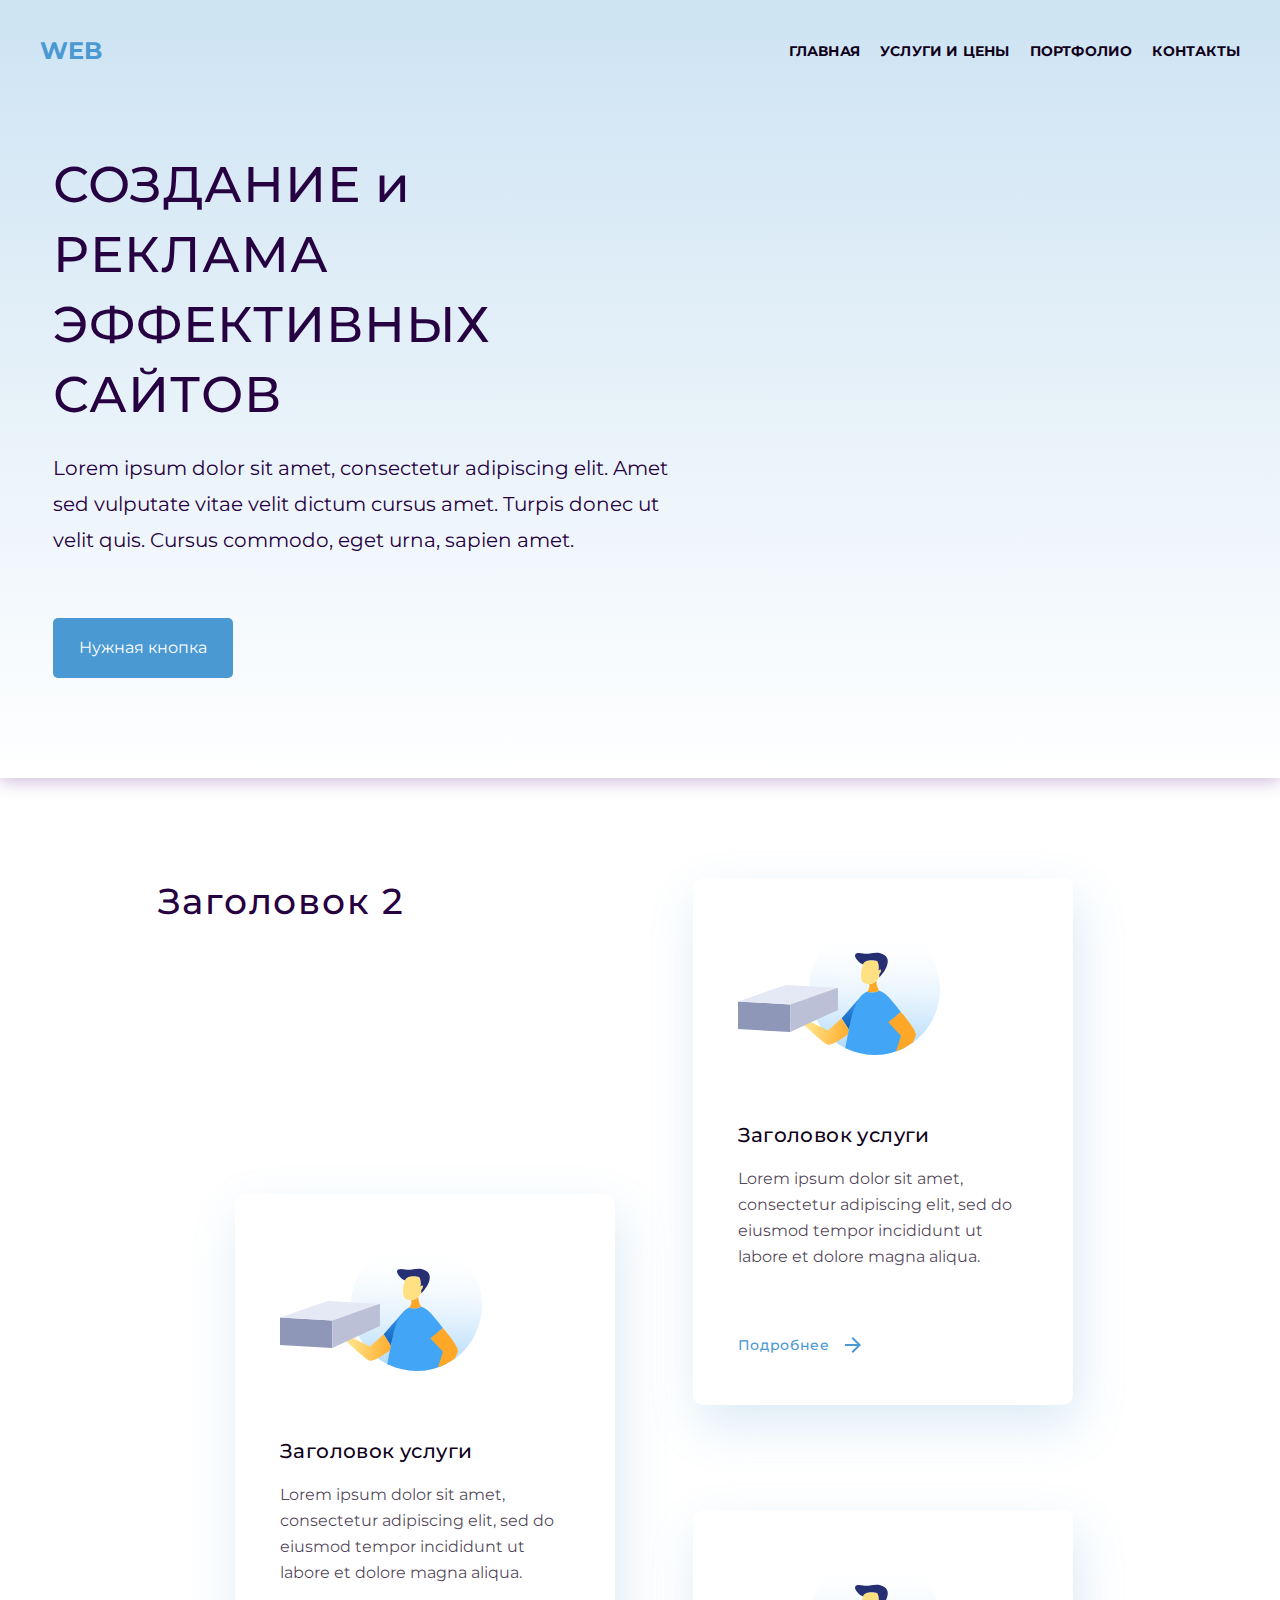
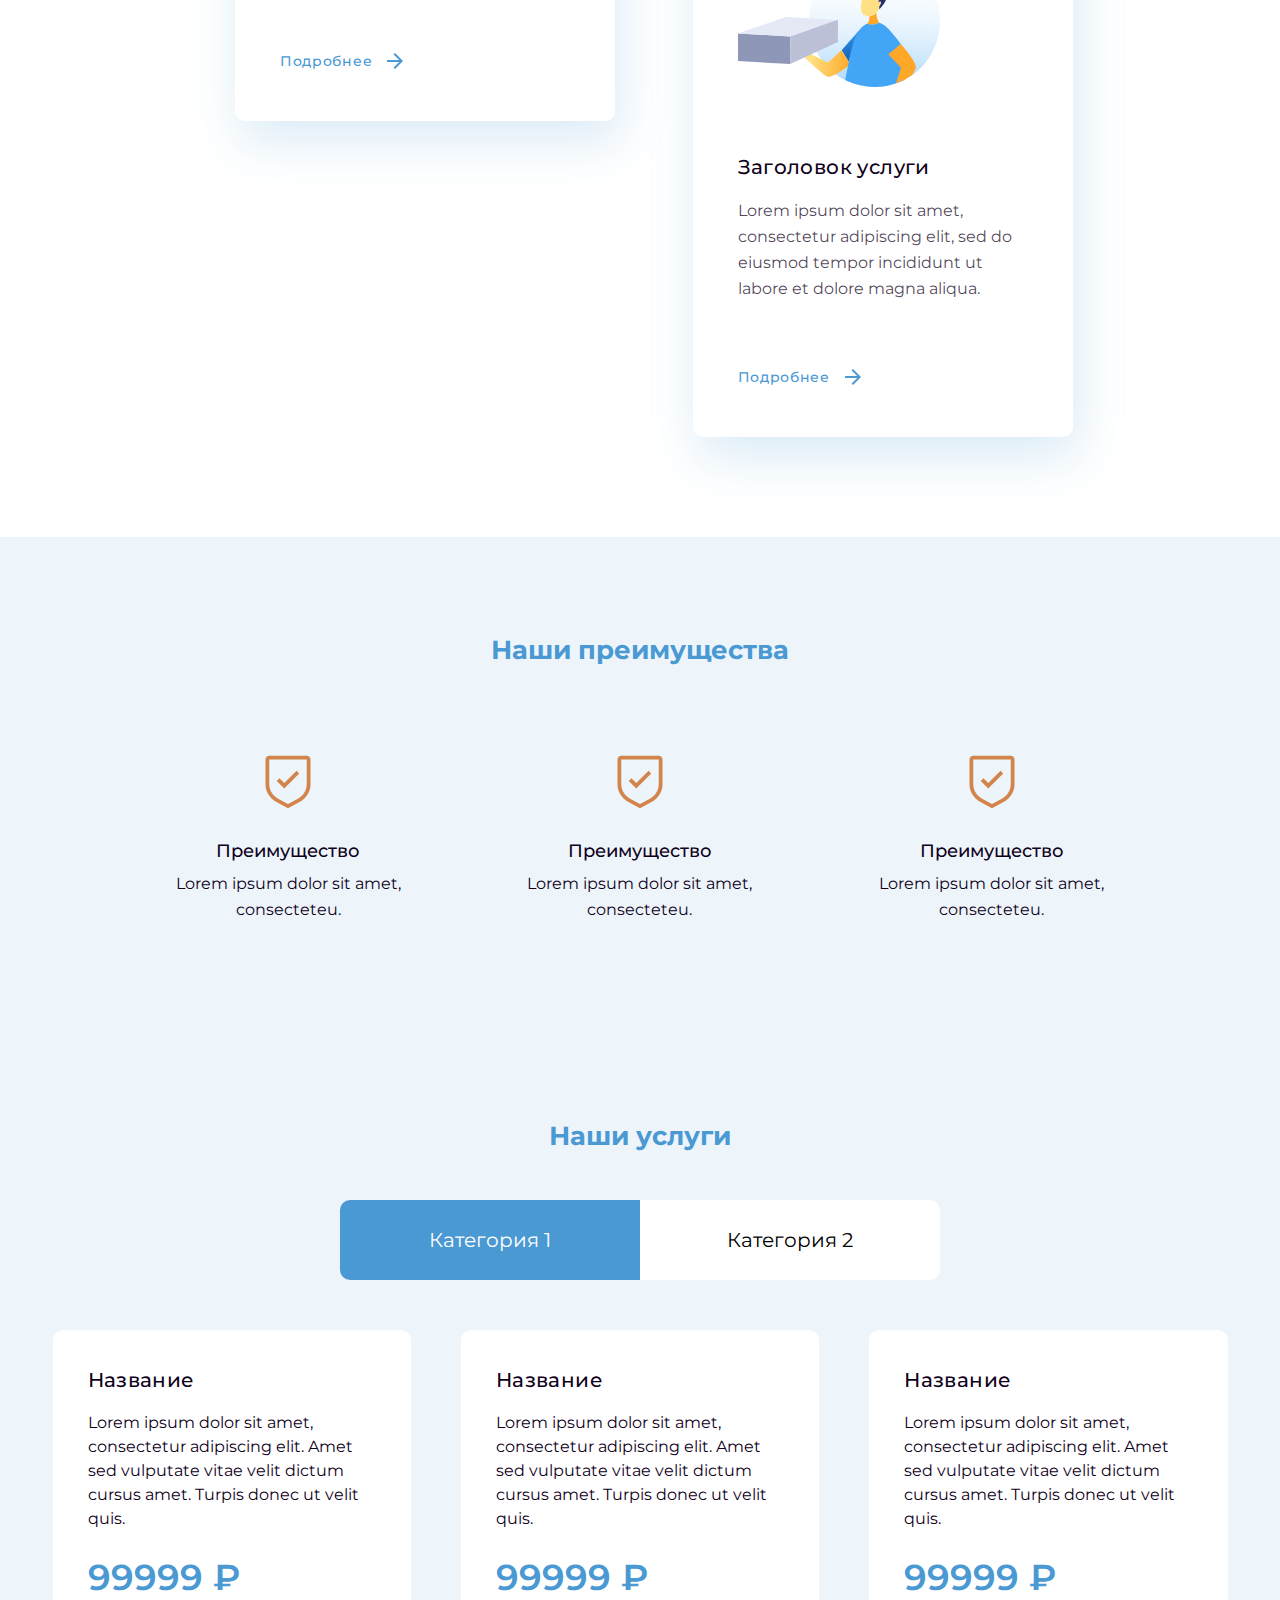
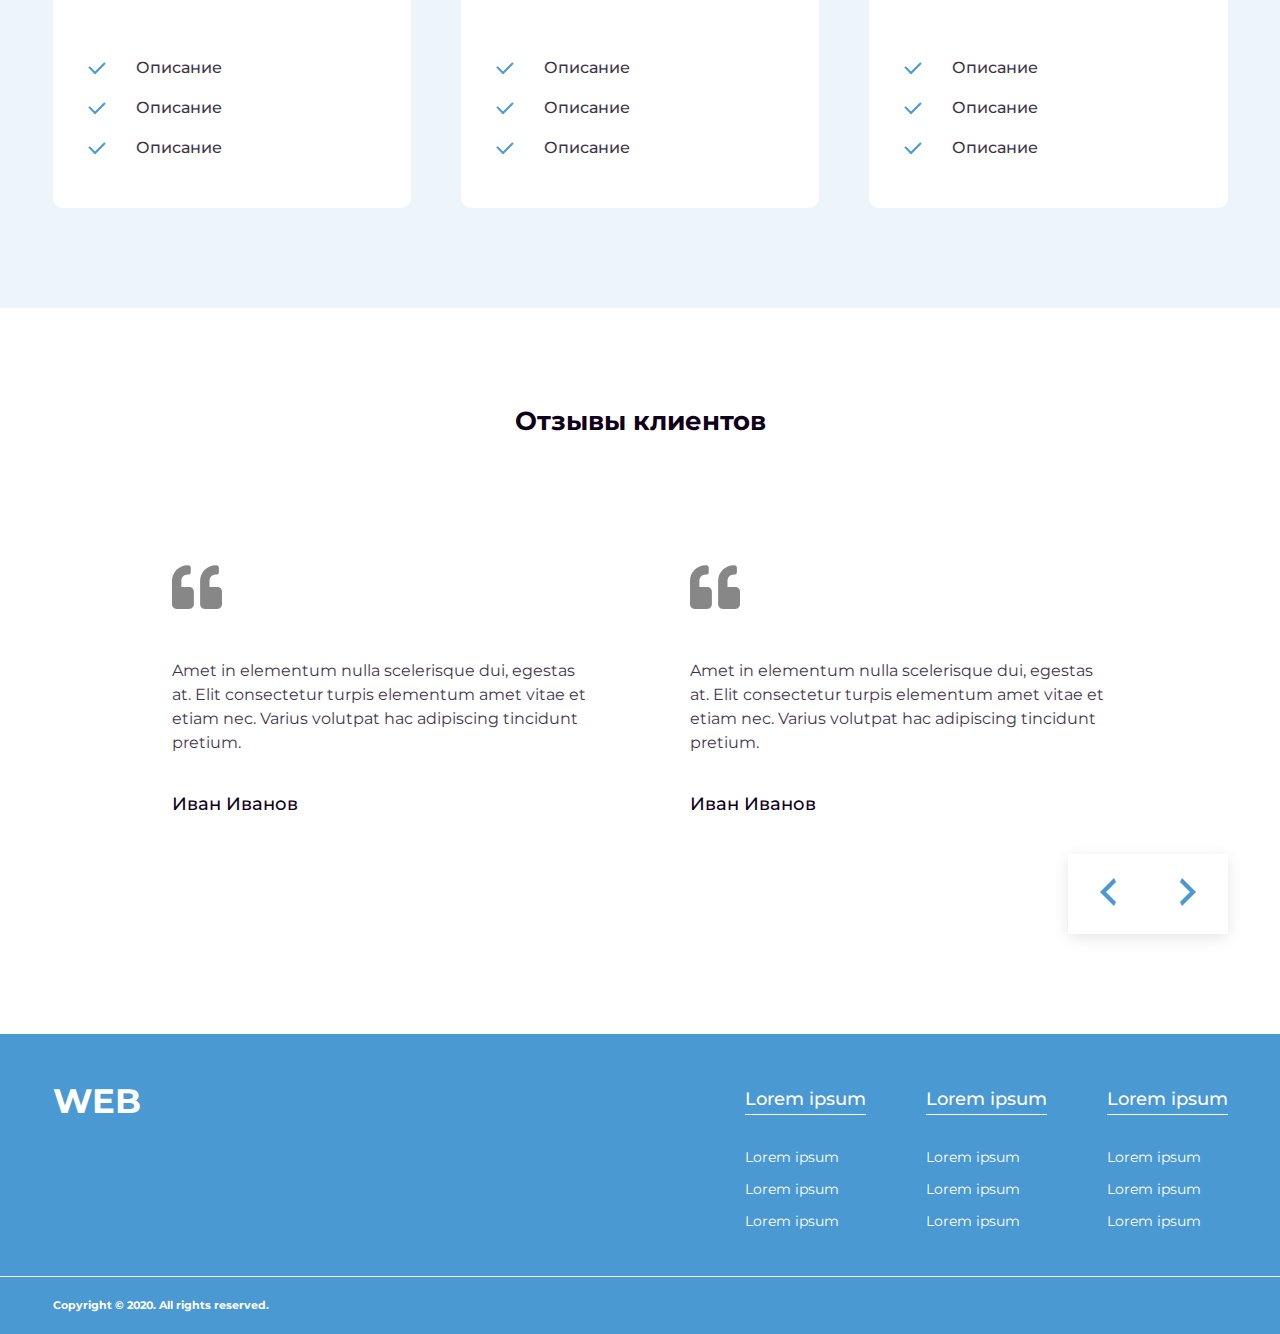
==== index.html @ 154d2bd0 "start" ====
<!DOCTYPE html>
<html lang="ru">

<head>
  <meta charset="UTF-8">
  <meta http-equiv="X-UA-Compatible" content="IE=edge">
  <meta name="viewport" content="width=device-width, initial-scale=1.0">
  <title>Document</title>

  <link rel="preconnect" href="https://fonts.googleapis.com">
  <link rel="preconnect" href="https://fonts.gstatic.com" crossorigin>
  <link href="https://fonts.googleapis.com/css2?family=Montserrat:wght@400;500;600;700&display=swap" rel="stylesheet">
  <link rel="stylesheet" href="normalize.css">
  <link rel="stylesheet" href="style.css">
</head>

<body>
  <header class="header">
    <div class="header-container">
      <a class="logo">WEB</a>
      <nav class="nav">
        <ul>
          <li><a href="#">Главная</a></li>
          <li><a href="#">Услуги и цены</a></li>
          <li><a href="#">Портфолио</a></li>
          <li><a href="#">Контакты</a></li>
        </ul>
      </nav>
    </div>
  </header>

  <main>
    <section class="about">
      <div class="container">
        <h1 class="h1">СОЗДАНИЕ и РЕКЛАМА ЭФФЕКТИВНЫХ САЙТОВ</h1>
        <p class="about-text">Lorem ipsum dolor sit amet, consectetur adipiscing elit. Amet sed vulputate vitae velit
          dictum cursus amet. Turpis donec ut velit quis. Cursus commodo, eget urna, sapien amet. </p>
        <button class="about-btn">Нужная кнопка</button>
      </div>
    </section>
    <section class="services">
      <div class="container">

        <div class="services-list">
          <div class="services-list-one">
            <h2 class="services-title">Заголовок 2</h2>
            <div class="service">
              <svg width="202" height="132" viewBox="0 0 202 132" fill="none" xmlns="http://www.w3.org/2000/svg">
                <path
                  d="M201.995 66C201.988 78.1292 198.67 90.0225 192.403 100.377C186.137 110.731 177.164 119.146 166.467 124.701C165.841 125.031 165.205 125.347 164.564 125.652C164.276 125.795 163.993 125.927 163.7 126.06C161.873 126.905 159.998 127.663 158.075 128.335C156.561 128.869 155.005 129.353 153.435 129.77C138.603 133.752 122.856 132.371 108.93 125.866C108.359 125.596 107.789 125.322 107.228 125.037C96.8012 119.779 87.956 111.81 81.6064 101.952C75.2569 92.0955 71.6334 80.7081 71.1102 68.967C70.587 57.2258 73.1831 45.5568 78.6303 35.1656C84.0775 24.7743 92.1783 16.0377 102.096 9.85855C112.013 3.67936 123.387 0.28168 135.043 0.0165558C146.698 -0.248568 158.213 2.62848 168.396 8.35045C178.58 14.0724 187.063 22.4318 192.97 32.5647C198.877 42.6977 201.992 54.2368 201.995 65.9898V66Z"
                  fill="url(#paint0_linear)" />
                <path
                  d="M110.854 106.742L103.623 95.3554C103.623 95.3554 123.654 72.0116 125.658 70.6321C125.658 70.6321 115.554 87.7201 110.854 106.742Z"
                  fill="url(#paint1_linear)" />
                <path
                  d="M103.623 95.3554L89.9895 107.572L64.9092 95.3554L45.7216 96.4142C45.7216 96.4142 57.6734 100.486 61.0363 100.318L64.4043 100.15C64.4043 100.15 85.0007 120.17 89.737 121.697C94.4734 123.224 110.031 111.252 110.031 111.252L110.934 106.778L103.623 95.3554Z"
                  fill="url(#paint2_linear)" />
                <path
                  d="M141.241 67.8681C139.346 68.7928 137.309 69.385 135.217 69.6191C132.798 69.9856 129.122 68.6316 129.122 68.6316C131.899 66.4276 131.253 61.2304 131.253 61.2304L131.314 61.1999C134.278 60.9708 136.757 59.2758 138.489 57.6367C137.863 62.0856 141.241 67.8681 141.241 67.8681Z"
                  fill="url(#paint3_linear)" />
                <path
                  d="M141.241 51.3147V54.3688C140.451 55.5553 139.53 56.6467 138.494 57.6215C136.762 59.2656 134.283 60.9607 131.319 61.1847C129.972 61.2884 128.62 61.0884 127.36 60.5993C119.281 57.5452 124.962 41.3836 124.962 41.3836C127.527 34.8071 139.14 37.9885 139.14 37.9885C140.695 39.8566 140.993 45.0741 140.933 45.5831C140.674 46.2982 140.335 46.9813 139.923 47.6192C139.923 47.6192 142.129 45.522 142.887 46.9167C143.644 48.3115 141.241 51.3147 141.241 51.3147Z"
                  fill="url(#paint4_linear)" />
                <path
                  d="M141.241 54.379V51.3249C141.241 51.3249 143.639 48.3471 142.882 46.9422C142.124 45.5373 139.918 47.6446 139.918 47.6446C140.33 47.0068 140.669 46.3237 140.928 45.6085C140.988 45.0995 140.736 40.1772 139.135 38.0139C139.135 38.0139 127.522 34.8325 124.956 41.4091C124.956 41.4091 121.634 40.559 118.771 36.5734C114.09 30.0528 119.68 29.2536 125.219 30.5109C131.94 32.038 138.676 27.0292 146.376 32.1194C154.076 37.2096 147.174 48.7797 141.241 54.379Z"
                  fill="#262F72" />
                <path
                  d="M158.707 92.459C162.16 102.823 164.72 114.82 166.468 124.701C165.841 125.031 165.205 125.347 164.564 125.652C164.276 125.795 163.993 125.927 163.7 126.06C161.873 126.905 159.998 127.663 158.075 128.335C156.561 128.869 155.005 129.353 153.435 129.77C138.603 133.752 122.856 132.371 108.93 125.866C108.359 125.596 107.789 125.322 107.228 125.037C108.238 119.809 109.44 113.665 110.849 106.747C111.36 104.24 111.897 101.63 112.459 98.9185C115.353 85.0273 119.503 77.4632 122.932 73.3656L122.967 73.3248C123.618 72.5458 124.324 71.8144 125.078 71.136C125.099 71.1114 125.122 71.0892 125.148 71.0698C125.32 70.9171 125.492 70.7746 125.653 70.6372C127.719 68.9421 129.122 68.6316 129.122 68.6316L129.249 68.6774H129.319C130.416 69.1135 131.566 69.3994 132.738 69.5275H132.935H132.965C133.713 69.5997 134.466 69.6117 135.217 69.5631H135.262C137.346 69.4292 139.376 68.8386 141.211 67.8325C143.361 68.5496 145.387 69.6025 147.214 70.9528C152.435 74.8163 162.953 88.9824 162.953 88.9824L158.707 92.459Z"
                  fill="url(#paint5_linear)" />
                <path
                  d="M177.94 111.802C177.909 113.217 176.632 116.088 174.764 119.57C172.128 121.487 169.353 123.202 166.462 124.701C165.836 125.031 165.2 125.347 164.559 125.652C164.271 125.795 163.988 125.927 163.695 126.06C161.867 126.905 159.992 127.663 158.07 128.335L162.948 112.662L150.325 99.3003L158.702 92.4591L162.948 88.9926C162.948 88.9926 178.071 106.33 177.94 111.802Z"
                  fill="url(#paint6_linear)" />
                <path fill-rule="evenodd" clip-rule="evenodd"
                  d="M52.2179 108.988L0 106.06V78.5035L52.2179 81.4323V108.988Z" fill="#8F97B9" />
                <path fill-rule="evenodd" clip-rule="evenodd"
                  d="M52.2179 81.4656L0 78.4937L47.7123 62L99.9302 64.9719L52.2179 81.4656Z" fill="#E5E8F5" />
                <path fill-rule="evenodd" clip-rule="evenodd"
                  d="M99.9394 86.8963L52.2431 108.943L52.2228 81.4657L99.9252 64.8489L99.9394 86.8963Z"
                  fill="#BBC0D6" />
                <defs>
                  <linearGradient id="paint0_linear" x1="136.788" y1="7.16742" x2="134.512" y2="137.263"
                    gradientUnits="userSpaceOnUse">
                    <stop stop-color="white" stop-opacity="0" />
                    <stop offset="1" stop-color="#64B5F6" stop-opacity="0.6" />
                  </linearGradient>
                  <linearGradient id="paint1_linear" x1="116.231" y1="68.2092" x2="112.383" y2="103.452"
                    gradientUnits="userSpaceOnUse">
                    <stop stop-color="#42A5F5" />
                    <stop offset="1" stop-color="#1565C0" />
                  </linearGradient>
                  <linearGradient id="paint2_linear" x1="72.5338" y1="105.322" x2="114.455" y2="110.833"
                    gradientUnits="userSpaceOnUse">
                    <stop stop-color="#FFE082" />
                    <stop offset="1" stop-color="#FFA726" />
                  </linearGradient>
                  <linearGradient id="paint3_linear" x1="9427.78" y1="2544.52" x2="9430.77" y2="2315.66"
                    gradientUnits="userSpaceOnUse">
                    <stop stop-color="#FFE082" />
                    <stop offset="1" stop-color="#FFA726" />
                  </linearGradient>
                  <linearGradient id="paint4_linear" x1="14997.3" y1="4075.82" x2="15790.5" y2="4075.82"
                    gradientUnits="userSpaceOnUse">
                    <stop stop-color="#FFE082" />
                    <stop offset="1" stop-color="#FFA726" />
                  </linearGradient>
                  <linearGradient id="paint5_linear" x1="42958.6" y1="15103.6" x2="48857.7" y2="20773.6"
                    gradientUnits="userSpaceOnUse">
                    <stop stop-color="#42A5F5" />
                    <stop offset="1" stop-color="#1565C0" />
                  </linearGradient>
                  <linearGradient id="paint6_linear" x1="23019.9" y1="12265.9" x2="22616.5" y2="9747.27"
                    gradientUnits="userSpaceOnUse">
                    <stop stop-color="#FFE082" />
                    <stop offset="1" stop-color="#FFA726" />
                  </linearGradient>
                </defs>
              </svg>
              <div class="service-title">Заголовок услуги</div>
              <div class="service-text">Lorem ipsum dolor sit amet, consectetur adipiscing elit, sed do eiusmod tempor
                incididunt ut labore et dolore magna aliqua. </div>
              <a href="#" class="service-link">
                <span>Подробнее</span>
                <svg width="16" height="16" viewBox="0 0 16 16" fill="none" xmlns="http://www.w3.org/2000/svg">
                  <path d="M8 0L6.59 1.41L12.17 7H0V9H12.17L6.59 14.59L8 16L16 8L8 0Z" fill="#4A99D3" />
                </svg>

              </a>
            </div>

          </div>
          <div class="service-list-two">
            <div class="service">
              <svg width="202" height="132" viewBox="0 0 202 132" fill="none" xmlns="http://www.w3.org/2000/svg">
                <path
                  d="M201.995 66C201.988 78.1292 198.67 90.0225 192.403 100.377C186.137 110.731 177.164 119.146 166.467 124.701C165.841 125.031 165.205 125.347 164.564 125.652C164.276 125.795 163.993 125.927 163.7 126.06C161.873 126.905 159.998 127.663 158.075 128.335C156.561 128.869 155.005 129.353 153.435 129.77C138.603 133.752 122.856 132.371 108.93 125.866C108.359 125.596 107.789 125.322 107.228 125.037C96.8012 119.779 87.956 111.81 81.6064 101.952C75.2569 92.0955 71.6334 80.7081 71.1102 68.967C70.587 57.2258 73.1831 45.5568 78.6303 35.1656C84.0775 24.7743 92.1783 16.0377 102.096 9.85855C112.013 3.67936 123.387 0.28168 135.043 0.0165558C146.698 -0.248568 158.213 2.62848 168.396 8.35045C178.58 14.0724 187.063 22.4318 192.97 32.5647C198.877 42.6977 201.992 54.2368 201.995 65.9898V66Z"
                  fill="url(#paint0_linear)" />
                <path
                  d="M110.854 106.742L103.623 95.3554C103.623 95.3554 123.654 72.0116 125.658 70.6321C125.658 70.6321 115.554 87.7201 110.854 106.742Z"
                  fill="url(#paint1_linear)" />
                <path
                  d="M103.623 95.3554L89.9895 107.572L64.9092 95.3554L45.7216 96.4142C45.7216 96.4142 57.6734 100.486 61.0363 100.318L64.4043 100.15C64.4043 100.15 85.0007 120.17 89.737 121.697C94.4734 123.224 110.031 111.252 110.031 111.252L110.934 106.778L103.623 95.3554Z"
                  fill="url(#paint2_linear)" />
                <path
                  d="M141.241 67.8681C139.346 68.7928 137.309 69.385 135.217 69.6191C132.798 69.9856 129.122 68.6316 129.122 68.6316C131.899 66.4276 131.253 61.2304 131.253 61.2304L131.314 61.1999C134.278 60.9708 136.757 59.2758 138.489 57.6367C137.863 62.0856 141.241 67.8681 141.241 67.8681Z"
                  fill="url(#paint3_linear)" />
                <path
                  d="M141.241 51.3147V54.3688C140.451 55.5553 139.53 56.6467 138.494 57.6215C136.762 59.2656 134.283 60.9607 131.319 61.1847C129.972 61.2884 128.62 61.0884 127.36 60.5993C119.281 57.5452 124.962 41.3836 124.962 41.3836C127.527 34.8071 139.14 37.9885 139.14 37.9885C140.695 39.8566 140.993 45.0741 140.933 45.5831C140.674 46.2982 140.335 46.9813 139.923 47.6192C139.923 47.6192 142.129 45.522 142.887 46.9167C143.644 48.3115 141.241 51.3147 141.241 51.3147Z"
                  fill="url(#paint4_linear)" />
                <path
                  d="M141.241 54.379V51.3249C141.241 51.3249 143.639 48.3471 142.882 46.9422C142.124 45.5373 139.918 47.6446 139.918 47.6446C140.33 47.0068 140.669 46.3237 140.928 45.6085C140.988 45.0995 140.736 40.1772 139.135 38.0139C139.135 38.0139 127.522 34.8325 124.956 41.4091C124.956 41.4091 121.634 40.559 118.771 36.5734C114.09 30.0528 119.68 29.2536 125.219 30.5109C131.94 32.038 138.676 27.0292 146.376 32.1194C154.076 37.2096 147.174 48.7797 141.241 54.379Z"
                  fill="#262F72" />
                <path
                  d="M158.707 92.459C162.16 102.823 164.72 114.82 166.468 124.701C165.841 125.031 165.205 125.347 164.564 125.652C164.276 125.795 163.993 125.927 163.7 126.06C161.873 126.905 159.998 127.663 158.075 128.335C156.561 128.869 155.005 129.353 153.435 129.77C138.603 133.752 122.856 132.371 108.93 125.866C108.359 125.596 107.789 125.322 107.228 125.037C108.238 119.809 109.44 113.665 110.849 106.747C111.36 104.24 111.897 101.63 112.459 98.9185C115.353 85.0273 119.503 77.4632 122.932 73.3656L122.967 73.3248C123.618 72.5458 124.324 71.8144 125.078 71.136C125.099 71.1114 125.122 71.0892 125.148 71.0698C125.32 70.9171 125.492 70.7746 125.653 70.6372C127.719 68.9421 129.122 68.6316 129.122 68.6316L129.249 68.6774H129.319C130.416 69.1135 131.566 69.3994 132.738 69.5275H132.935H132.965C133.713 69.5997 134.466 69.6117 135.217 69.5631H135.262C137.346 69.4292 139.376 68.8386 141.211 67.8325C143.361 68.5496 145.387 69.6025 147.214 70.9528C152.435 74.8163 162.953 88.9824 162.953 88.9824L158.707 92.459Z"
                  fill="url(#paint5_linear)" />
                <path
                  d="M177.94 111.802C177.909 113.217 176.632 116.088 174.764 119.57C172.128 121.487 169.353 123.202 166.462 124.701C165.836 125.031 165.2 125.347 164.559 125.652C164.271 125.795 163.988 125.927 163.695 126.06C161.867 126.905 159.992 127.663 158.07 128.335L162.948 112.662L150.325 99.3003L158.702 92.4591L162.948 88.9926C162.948 88.9926 178.071 106.33 177.94 111.802Z"
                  fill="url(#paint6_linear)" />
                <path fill-rule="evenodd" clip-rule="evenodd"
                  d="M52.2179 108.988L0 106.06V78.5035L52.2179 81.4323V108.988Z" fill="#8F97B9" />
                <path fill-rule="evenodd" clip-rule="evenodd"
                  d="M52.2179 81.4656L0 78.4937L47.7123 62L99.9302 64.9719L52.2179 81.4656Z" fill="#E5E8F5" />
                <path fill-rule="evenodd" clip-rule="evenodd"
                  d="M99.9394 86.8963L52.2431 108.943L52.2228 81.4657L99.9252 64.8489L99.9394 86.8963Z"
                  fill="#BBC0D6" />
                <defs>
                  <linearGradient id="paint0_linear" x1="136.788" y1="7.16742" x2="134.512" y2="137.263"
                    gradientUnits="userSpaceOnUse">
                    <stop stop-color="white" stop-opacity="0" />
                    <stop offset="1" stop-color="#64B5F6" stop-opacity="0.6" />
                  </linearGradient>
                  <linearGradient id="paint1_linear" x1="116.231" y1="68.2092" x2="112.383" y2="103.452"
                    gradientUnits="userSpaceOnUse">
                    <stop stop-color="#42A5F5" />
                    <stop offset="1" stop-color="#1565C0" />
                  </linearGradient>
                  <linearGradient id="paint2_linear" x1="72.5338" y1="105.322" x2="114.455" y2="110.833"
                    gradientUnits="userSpaceOnUse">
                    <stop stop-color="#FFE082" />
                    <stop offset="1" stop-color="#FFA726" />
                  </linearGradient>
                  <linearGradient id="paint3_linear" x1="9427.78" y1="2544.52" x2="9430.77" y2="2315.66"
                    gradientUnits="userSpaceOnUse">
                    <stop stop-color="#FFE082" />
                    <stop offset="1" stop-color="#FFA726" />
                  </linearGradient>
                  <linearGradient id="paint4_linear" x1="14997.3" y1="4075.82" x2="15790.5" y2="4075.82"
                    gradientUnits="userSpaceOnUse">
                    <stop stop-color="#FFE082" />
                    <stop offset="1" stop-color="#FFA726" />
                  </linearGradient>
                  <linearGradient id="paint5_linear" x1="42958.6" y1="15103.6" x2="48857.7" y2="20773.6"
                    gradientUnits="userSpaceOnUse">
                    <stop stop-color="#42A5F5" />
                    <stop offset="1" stop-color="#1565C0" />
                  </linearGradient>
                  <linearGradient id="paint6_linear" x1="23019.9" y1="12265.9" x2="22616.5" y2="9747.27"
                    gradientUnits="userSpaceOnUse">
                    <stop stop-color="#FFE082" />
                    <stop offset="1" stop-color="#FFA726" />
                  </linearGradient>
                </defs>
              </svg>
              <div class="service-title">Заголовок услуги</div>
              <div class="service-text">Lorem ipsum dolor sit amet, consectetur adipiscing elit, sed do eiusmod tempor
                incididunt ut labore et dolore magna aliqua. </div>
              <a href="#" class="service-link">
                <span>Подробнее</span>
                <svg width="16" height="16" viewBox="0 0 16 16" fill="none" xmlns="http://www.w3.org/2000/svg">
                  <path d="M8 0L6.59 1.41L12.17 7H0V9H12.17L6.59 14.59L8 16L16 8L8 0Z" fill="#4A99D3" />
                </svg>

              </a>
            </div>
            <div class="service service-l">
              <svg width="202" height="132" viewBox="0 0 202 132" fill="none" xmlns="http://www.w3.org/2000/svg">
                <path
                  d="M201.995 66C201.988 78.1292 198.67 90.0225 192.403 100.377C186.137 110.731 177.164 119.146 166.467 124.701C165.841 125.031 165.205 125.347 164.564 125.652C164.276 125.795 163.993 125.927 163.7 126.06C161.873 126.905 159.998 127.663 158.075 128.335C156.561 128.869 155.005 129.353 153.435 129.77C138.603 133.752 122.856 132.371 108.93 125.866C108.359 125.596 107.789 125.322 107.228 125.037C96.8012 119.779 87.956 111.81 81.6064 101.952C75.2569 92.0955 71.6334 80.7081 71.1102 68.967C70.587 57.2258 73.1831 45.5568 78.6303 35.1656C84.0775 24.7743 92.1783 16.0377 102.096 9.85855C112.013 3.67936 123.387 0.28168 135.043 0.0165558C146.698 -0.248568 158.213 2.62848 168.396 8.35045C178.58 14.0724 187.063 22.4318 192.97 32.5647C198.877 42.6977 201.992 54.2368 201.995 65.9898V66Z"
                  fill="url(#paint0_linear)" />
                <path
                  d="M110.854 106.742L103.623 95.3554C103.623 95.3554 123.654 72.0116 125.658 70.6321C125.658 70.6321 115.554 87.7201 110.854 106.742Z"
                  fill="url(#paint1_linear)" />
                <path
                  d="M103.623 95.3554L89.9895 107.572L64.9092 95.3554L45.7216 96.4142C45.7216 96.4142 57.6734 100.486 61.0363 100.318L64.4043 100.15C64.4043 100.15 85.0007 120.17 89.737 121.697C94.4734 123.224 110.031 111.252 110.031 111.252L110.934 106.778L103.623 95.3554Z"
                  fill="url(#paint2_linear)" />
                <path
                  d="M141.241 67.8681C139.346 68.7928 137.309 69.385 135.217 69.6191C132.798 69.9856 129.122 68.6316 129.122 68.6316C131.899 66.4276 131.253 61.2304 131.253 61.2304L131.314 61.1999C134.278 60.9708 136.757 59.2758 138.489 57.6367C137.863 62.0856 141.241 67.8681 141.241 67.8681Z"
                  fill="url(#paint3_linear)" />
                <path
                  d="M141.241 51.3147V54.3688C140.451 55.5553 139.53 56.6467 138.494 57.6215C136.762 59.2656 134.283 60.9607 131.319 61.1847C129.972 61.2884 128.62 61.0884 127.36 60.5993C119.281 57.5452 124.962 41.3836 124.962 41.3836C127.527 34.8071 139.14 37.9885 139.14 37.9885C140.695 39.8566 140.993 45.0741 140.933 45.5831C140.674 46.2982 140.335 46.9813 139.923 47.6192C139.923 47.6192 142.129 45.522 142.887 46.9167C143.644 48.3115 141.241 51.3147 141.241 51.3147Z"
                  fill="url(#paint4_linear)" />
                <path
                  d="M141.241 54.379V51.3249C141.241 51.3249 143.639 48.3471 142.882 46.9422C142.124 45.5373 139.918 47.6446 139.918 47.6446C140.33 47.0068 140.669 46.3237 140.928 45.6085C140.988 45.0995 140.736 40.1772 139.135 38.0139C139.135 38.0139 127.522 34.8325 124.956 41.4091C124.956 41.4091 121.634 40.559 118.771 36.5734C114.09 30.0528 119.68 29.2536 125.219 30.5109C131.94 32.038 138.676 27.0292 146.376 32.1194C154.076 37.2096 147.174 48.7797 141.241 54.379Z"
                  fill="#262F72" />
                <path
                  d="M158.707 92.459C162.16 102.823 164.72 114.82 166.468 124.701C165.841 125.031 165.205 125.347 164.564 125.652C164.276 125.795 163.993 125.927 163.7 126.06C161.873 126.905 159.998 127.663 158.075 128.335C156.561 128.869 155.005 129.353 153.435 129.77C138.603 133.752 122.856 132.371 108.93 125.866C108.359 125.596 107.789 125.322 107.228 125.037C108.238 119.809 109.44 113.665 110.849 106.747C111.36 104.24 111.897 101.63 112.459 98.9185C115.353 85.0273 119.503 77.4632 122.932 73.3656L122.967 73.3248C123.618 72.5458 124.324 71.8144 125.078 71.136C125.099 71.1114 125.122 71.0892 125.148 71.0698C125.32 70.9171 125.492 70.7746 125.653 70.6372C127.719 68.9421 129.122 68.6316 129.122 68.6316L129.249 68.6774H129.319C130.416 69.1135 131.566 69.3994 132.738 69.5275H132.935H132.965C133.713 69.5997 134.466 69.6117 135.217 69.5631H135.262C137.346 69.4292 139.376 68.8386 141.211 67.8325C143.361 68.5496 145.387 69.6025 147.214 70.9528C152.435 74.8163 162.953 88.9824 162.953 88.9824L158.707 92.459Z"
                  fill="url(#paint5_linear)" />
                <path
                  d="M177.94 111.802C177.909 113.217 176.632 116.088 174.764 119.57C172.128 121.487 169.353 123.202 166.462 124.701C165.836 125.031 165.2 125.347 164.559 125.652C164.271 125.795 163.988 125.927 163.695 126.06C161.867 126.905 159.992 127.663 158.07 128.335L162.948 112.662L150.325 99.3003L158.702 92.4591L162.948 88.9926C162.948 88.9926 178.071 106.33 177.94 111.802Z"
                  fill="url(#paint6_linear)" />
                <path fill-rule="evenodd" clip-rule="evenodd"
                  d="M52.2179 108.988L0 106.06V78.5035L52.2179 81.4323V108.988Z" fill="#8F97B9" />
                <path fill-rule="evenodd" clip-rule="evenodd"
                  d="M52.2179 81.4656L0 78.4937L47.7123 62L99.9302 64.9719L52.2179 81.4656Z" fill="#E5E8F5" />
                <path fill-rule="evenodd" clip-rule="evenodd"
                  d="M99.9394 86.8963L52.2431 108.943L52.2228 81.4657L99.9252 64.8489L99.9394 86.8963Z"
                  fill="#BBC0D6" />
                <defs>
                  <linearGradient id="paint0_linear" x1="136.788" y1="7.16742" x2="134.512" y2="137.263"
                    gradientUnits="userSpaceOnUse">
                    <stop stop-color="white" stop-opacity="0" />
                    <stop offset="1" stop-color="#64B5F6" stop-opacity="0.6" />
                  </linearGradient>
                  <linearGradient id="paint1_linear" x1="116.231" y1="68.2092" x2="112.383" y2="103.452"
                    gradientUnits="userSpaceOnUse">
                    <stop stop-color="#42A5F5" />
                    <stop offset="1" stop-color="#1565C0" />
                  </linearGradient>
                  <linearGradient id="paint2_linear" x1="72.5338" y1="105.322" x2="114.455" y2="110.833"
                    gradientUnits="userSpaceOnUse">
                    <stop stop-color="#FFE082" />
                    <stop offset="1" stop-color="#FFA726" />
                  </linearGradient>
                  <linearGradient id="paint3_linear" x1="9427.78" y1="2544.52" x2="9430.77" y2="2315.66"
                    gradientUnits="userSpaceOnUse">
                    <stop stop-color="#FFE082" />
                    <stop offset="1" stop-color="#FFA726" />
                  </linearGradient>
                  <linearGradient id="paint4_linear" x1="14997.3" y1="4075.82" x2="15790.5" y2="4075.82"
                    gradientUnits="userSpaceOnUse">
                    <stop stop-color="#FFE082" />
                    <stop offset="1" stop-color="#FFA726" />
                  </linearGradient>
                  <linearGradient id="paint5_linear" x1="42958.6" y1="15103.6" x2="48857.7" y2="20773.6"
                    gradientUnits="userSpaceOnUse">
                    <stop stop-color="#42A5F5" />
                    <stop offset="1" stop-color="#1565C0" />
                  </linearGradient>
                  <linearGradient id="paint6_linear" x1="23019.9" y1="12265.9" x2="22616.5" y2="9747.27"
                    gradientUnits="userSpaceOnUse">
                    <stop stop-color="#FFE082" />
                    <stop offset="1" stop-color="#FFA726" />
                  </linearGradient>
                </defs>
              </svg>
              <div class="service-title">Заголовок услуги</div>
              <div class="service-text">Lorem ipsum dolor sit amet, consectetur adipiscing elit, sed do eiusmod tempor
                incididunt ut labore et dolore magna aliqua. </div>
              <a href="#" class="service-link">
                <span>Подробнее</span>
                <svg width="16" height="16" viewBox="0 0 16 16" fill="none" xmlns="http://www.w3.org/2000/svg">
                  <path d="M8 0L6.59 1.41L12.17 7H0V9H12.17L6.59 14.59L8 16L16 8L8 0Z" fill="#4A99D3" />
                </svg>

              </a>
            </div>
          </div>
        </div>

      </div>
    </section>
    <section class="advantages">
      <div class="container">
        <h2 class="advantages-title">Наши преимущества</h2>
        <div class="advantages-list">
          <div class="advantage">
            <svg width="60" height="60" viewBox="0 0 60 60" fill="none" xmlns="http://www.w3.org/2000/svg">
              <path
                d="M26.25 31.1063L21.3937 26.25L18.75 28.8937L26.25 36.3937L41.25 21.3937L38.6063 18.75L26.25 31.1063Z"
                fill="#D3844A" />
              <path
                d="M30 56.25L18.42 50.0756C15.1188 48.3193 12.3581 45.6972 10.4342 42.4907C8.5104 39.2842 7.49604 35.6144 7.50001 31.875V7.5C7.501 6.50574 7.89641 5.55249 8.59946 4.84945C9.3025 4.1464 10.2558 3.75099 11.25 3.75H48.75C49.7443 3.75099 50.6975 4.1464 51.4006 4.84945C52.1036 5.55249 52.499 6.50574 52.5 7.5V31.875C52.504 35.6144 51.4896 39.2842 49.5658 42.4907C47.6419 45.6972 44.8813 48.3193 41.58 50.0756L30 56.25ZM11.25 7.5V31.875C11.2469 34.9346 12.0771 37.9373 13.6514 40.5608C15.2258 43.1843 17.4849 45.3296 20.1863 46.7663L30 51.9994L39.8138 46.7681C42.5154 45.3313 44.7747 43.1858 46.3491 40.5619C47.9234 37.9381 48.7535 34.935 48.75 31.875V7.5H11.25Z"
                fill="#D3844A" />
            </svg>
            <div class="advantage-title">Преимущество</div>
            <div class="advantage-text">
              Lorem ipsum dolor sit amet,
              consecteteu.
            </div>
          </div>

          <div class="advantage">
            <svg width="60" height="60" viewBox="0 0 60 60" fill="none" xmlns="http://www.w3.org/2000/svg">
              <path
                d="M26.25 31.1063L21.3937 26.25L18.75 28.8937L26.25 36.3937L41.25 21.3937L38.6063 18.75L26.25 31.1063Z"
                fill="#D3844A" />
              <path
                d="M30 56.25L18.42 50.0756C15.1188 48.3193 12.3581 45.6972 10.4342 42.4907C8.5104 39.2842 7.49604 35.6144 7.50001 31.875V7.5C7.501 6.50574 7.89641 5.55249 8.59946 4.84945C9.3025 4.1464 10.2558 3.75099 11.25 3.75H48.75C49.7443 3.75099 50.6975 4.1464 51.4006 4.84945C52.1036 5.55249 52.499 6.50574 52.5 7.5V31.875C52.504 35.6144 51.4896 39.2842 49.5658 42.4907C47.6419 45.6972 44.8813 48.3193 41.58 50.0756L30 56.25ZM11.25 7.5V31.875C11.2469 34.9346 12.0771 37.9373 13.6514 40.5608C15.2258 43.1843 17.4849 45.3296 20.1863 46.7663L30 51.9994L39.8138 46.7681C42.5154 45.3313 44.7747 43.1858 46.3491 40.5619C47.9234 37.9381 48.7535 34.935 48.75 31.875V7.5H11.25Z"
                fill="#D3844A" />
            </svg>
            <div class="advantage-title">Преимущество</div>
            <div class="advantage-text">
              Lorem ipsum dolor sit amet,
              consecteteu.
            </div>
          </div>

          <div class="advantage">
            <svg width="60" height="60" viewBox="0 0 60 60" fill="none" xmlns="http://www.w3.org/2000/svg">
              <path
                d="M26.25 31.1063L21.3937 26.25L18.75 28.8937L26.25 36.3937L41.25 21.3937L38.6063 18.75L26.25 31.1063Z"
                fill="#D3844A" />
              <path
                d="M30 56.25L18.42 50.0756C15.1188 48.3193 12.3581 45.6972 10.4342 42.4907C8.5104 39.2842 7.49604 35.6144 7.50001 31.875V7.5C7.501 6.50574 7.89641 5.55249 8.59946 4.84945C9.3025 4.1464 10.2558 3.75099 11.25 3.75H48.75C49.7443 3.75099 50.6975 4.1464 51.4006 4.84945C52.1036 5.55249 52.499 6.50574 52.5 7.5V31.875C52.504 35.6144 51.4896 39.2842 49.5658 42.4907C47.6419 45.6972 44.8813 48.3193 41.58 50.0756L30 56.25ZM11.25 7.5V31.875C11.2469 34.9346 12.0771 37.9373 13.6514 40.5608C15.2258 43.1843 17.4849 45.3296 20.1863 46.7663L30 51.9994L39.8138 46.7681C42.5154 45.3313 44.7747 43.1858 46.3491 40.5619C47.9234 37.9381 48.7535 34.935 48.75 31.875V7.5H11.25Z"
                fill="#D3844A" />
            </svg>
            <div class="advantage-title">Преимущество</div>
            <div class="advantage-text">
              Lorem ipsum dolor sit amet,
              consecteteu.
            </div>
          </div>

        </div>
      </div>
    </section>
    <section class="prices">
      <div class="container">
        <h2 class="prices-title">Наши услуги</h2>
        <div class="categories">
          <button class="category active">Категория 1</button>
          <button class="category">Категория 2</button>
        </div>
        <div class="price-list">
          <div class="price-card">
            <div class="price-name">Название</div>
            <div class="price-description">Lorem ipsum dolor sit amet, consectetur adipiscing elit. Amet sed vulputate
              vitae velit
              dictum cursus amet. Turpis donec ut velit quis.</div>
            <div class="price">99999 &#8381;</div>
            <div class="price-func">
              <svg width="18" height="13" viewBox="0 0 18 13" fill="none" xmlns="http://www.w3.org/2000/svg">
                <path
                  d="M6.99301 12.421L0.286011 5.58L1.71401 4.18L7.00701 9.579L16.293 0.292999L17.707 1.707L6.99301 12.421Z"
                  fill="#4A99D3" />
              </svg>
              <div class="price-func-text">
                Описание
              </div>

            </div>

            <div class="price-func">
              <svg width="18" height="13" viewBox="0 0 18 13" fill="none" xmlns="http://www.w3.org/2000/svg">
                <path
                  d="M6.99301 12.421L0.286011 5.58L1.71401 4.18L7.00701 9.579L16.293 0.292999L17.707 1.707L6.99301 12.421Z"
                  fill="#4A99D3" />
              </svg>
              <div class="price-func-text">
                Описание
              </div>

            </div>

            <div class="price-func">
              <svg width="18" height="13" viewBox="0 0 18 13" fill="none" xmlns="http://www.w3.org/2000/svg">
                <path
                  d="M6.99301 12.421L0.286011 5.58L1.71401 4.18L7.00701 9.579L16.293 0.292999L17.707 1.707L6.99301 12.421Z"
                  fill="#4A99D3" />
              </svg>
              <div class="price-func-text">
                Описание
              </div>

            </div>
          </div>

          <div class="price-card">
            <div class="price-name">Название</div>
            <div class="price-description">Lorem ipsum dolor sit amet, consectetur adipiscing elit. Amet sed vulputate
              vitae velit
              dictum cursus amet. Turpis donec ut velit quis.</div>
            <div class="price">99999 &#8381;</div>
            <div class="price-func">
              <svg width="18" height="13" viewBox="0 0 18 13" fill="none" xmlns="http://www.w3.org/2000/svg">
                <path
                  d="M6.99301 12.421L0.286011 5.58L1.71401 4.18L7.00701 9.579L16.293 0.292999L17.707 1.707L6.99301 12.421Z"
                  fill="#4A99D3" />
              </svg>
              <div class="price-func-text">
                Описание
              </div>

            </div>

            <div class="price-func">
              <svg width="18" height="13" viewBox="0 0 18 13" fill="none" xmlns="http://www.w3.org/2000/svg">
                <path
                  d="M6.99301 12.421L0.286011 5.58L1.71401 4.18L7.00701 9.579L16.293 0.292999L17.707 1.707L6.99301 12.421Z"
                  fill="#4A99D3" />
              </svg>
              <div class="price-func-text">
                Описание
              </div>

            </div>

            <div class="price-func">
              <svg width="18" height="13" viewBox="0 0 18 13" fill="none" xmlns="http://www.w3.org/2000/svg">
                <path
                  d="M6.99301 12.421L0.286011 5.58L1.71401 4.18L7.00701 9.579L16.293 0.292999L17.707 1.707L6.99301 12.421Z"
                  fill="#4A99D3" />
              </svg>
              <div class="price-func-text">
                Описание
              </div>

            </div>
          </div>

          <div class="price-card">
            <div class="price-name">Название</div>
            <div class="price-description">Lorem ipsum dolor sit amet, consectetur adipiscing elit. Amet sed vulputate
              vitae velit
              dictum cursus amet. Turpis donec ut velit quis.</div>
            <div class="price">99999 &#8381;</div>
            <div class="price-func">
              <svg width="18" height="13" viewBox="0 0 18 13" fill="none" xmlns="http://www.w3.org/2000/svg">
                <path
                  d="M6.99301 12.421L0.286011 5.58L1.71401 4.18L7.00701 9.579L16.293 0.292999L17.707 1.707L6.99301 12.421Z"
                  fill="#4A99D3" />
              </svg>
              <div class="price-func-text">
                Описание
              </div>

            </div>

            <div class="price-func">
              <svg width="18" height="13" viewBox="0 0 18 13" fill="none" xmlns="http://www.w3.org/2000/svg">
                <path
                  d="M6.99301 12.421L0.286011 5.58L1.71401 4.18L7.00701 9.579L16.293 0.292999L17.707 1.707L6.99301 12.421Z"
                  fill="#4A99D3" />
              </svg>
              <div class="price-func-text">
                Описание
              </div>

            </div>

            <div class="price-func">
              <svg width="18" height="13" viewBox="0 0 18 13" fill="none" xmlns="http://www.w3.org/2000/svg">
                <path
                  d="M6.99301 12.421L0.286011 5.58L1.71401 4.18L7.00701 9.579L16.293 0.292999L17.707 1.707L6.99301 12.421Z"
                  fill="#4A99D3" />
              </svg>
              <div class="price-func-text">
                Описание
              </div>

            </div>
          </div>
        </div>
      </div>
    </section>
    <section class="reviews">
      <div class="container">
        <div class="reviews-title">Отзывы клиентов</div>
        <div class="reviews-list">
          <div class="review">
            <svg class="review-icon" width="50" height="44" viewBox="0 0 50 44" fill="none"
              xmlns="http://www.w3.org/2000/svg">
              <path
                d="M45.3125 22H37.5V15.75C37.5 12.3027 40.3027 9.5 43.75 9.5H44.5312C45.8301 9.5 46.875 8.45508 46.875 7.15625V2.46875C46.875 1.16992 45.8301 0.125 44.5312 0.125H43.75C35.1172 0.125 28.125 7.11719 28.125 15.75V39.1875C28.125 41.7754 30.2246 43.875 32.8125 43.875H45.3125C47.9004 43.875 50 41.7754 50 39.1875V26.6875C50 24.0996 47.9004 22 45.3125 22ZM17.1875 22H9.375V15.75C9.375 12.3027 12.1777 9.5 15.625 9.5H16.4062C17.7051 9.5 18.75 8.45508 18.75 7.15625V2.46875C18.75 1.16992 17.7051 0.125 16.4062 0.125H15.625C6.99219 0.125 0 7.11719 0 15.75V39.1875C0 41.7754 2.09961 43.875 4.6875 43.875H17.1875C19.7754 43.875 21.875 41.7754 21.875 39.1875V26.6875C21.875 24.0996 19.7754 22 17.1875 22Z"
                fill="#878787" />
            </svg>

            <div class="review-text">Amet in elementum nulla scelerisque dui, egestas at. Elit consectetur turpis
              elementum amet vitae et etiam nec. Varius volutpat hac adipiscing tincidunt pretium.</div>
            <div class="review-name">Иван Иванов</div>
          </div>

          <div class="review">
            <svg class="review-icon" width="50" height="44" viewBox="0 0 50 44" fill="none"
              xmlns="http://www.w3.org/2000/svg">
              <path
                d="M45.3125 22H37.5V15.75C37.5 12.3027 40.3027 9.5 43.75 9.5H44.5312C45.8301 9.5 46.875 8.45508 46.875 7.15625V2.46875C46.875 1.16992 45.8301 0.125 44.5312 0.125H43.75C35.1172 0.125 28.125 7.11719 28.125 15.75V39.1875C28.125 41.7754 30.2246 43.875 32.8125 43.875H45.3125C47.9004 43.875 50 41.7754 50 39.1875V26.6875C50 24.0996 47.9004 22 45.3125 22ZM17.1875 22H9.375V15.75C9.375 12.3027 12.1777 9.5 15.625 9.5H16.4062C17.7051 9.5 18.75 8.45508 18.75 7.15625V2.46875C18.75 1.16992 17.7051 0.125 16.4062 0.125H15.625C6.99219 0.125 0 7.11719 0 15.75V39.1875C0 41.7754 2.09961 43.875 4.6875 43.875H17.1875C19.7754 43.875 21.875 41.7754 21.875 39.1875V26.6875C21.875 24.0996 19.7754 22 17.1875 22Z"
                fill="#878787" />
            </svg>

            <div class="review-text">Amet in elementum nulla scelerisque dui, egestas at. Elit consectetur turpis
              elementum amet vitae et etiam nec. Varius volutpat hac adipiscing tincidunt pretium.</div>
            <div class="review-name">Иван Иванов</div>
          </div>
        </div>
        <div class="reviews-buttons">
          <button class="review-btn">
            <svg width="16" height="28" viewBox="0 0 16 28" xmlns="http://www.w3.org/2000/svg">
              <path d="M16 4L6 14L16 24L14 28L0 14L14 0L16 4Z" />
            </svg>

          </button>

          <button class="review-btn">
            <svg width="16" height="28" viewBox="0 0 16 28" xmlns="http://www.w3.org/2000/svg">
              <path d="M0 24L10 14L0 4L2 0L16 14L2 28L0 24Z" />
            </svg>


          </button>
        </div>
      </div>
    </section>
  </main>
  <footer class="footer">
    <div class="footer-container">
      <div class="footer-logo">WEB</div>
      <div class="footer-nav-zip">
        <div class="footer-nav">
          <div class="footer-nav-title">Lorem ipsum</div>
          <div class="footer-nav-text">Lorem ipsum</div>
          <div class="footer-nav-text">Lorem ipsum</div>
          <div class="footer-nav-text">Lorem ipsum</div>
        </div>

        <div class="footer-nav">
          <div class="footer-nav-title">Lorem ipsum</div>
          <div class="footer-nav-text">Lorem ipsum</div>
          <div class="footer-nav-text">Lorem ipsum</div>
          <div class="footer-nav-text">Lorem ipsum</div>
        </div>

        <div class="footer-nav">
          <div class="footer-nav-title">Lorem ipsum</div>
          <div class="footer-nav-text">Lorem ipsum</div>
          <div class="footer-nav-text">Lorem ipsum</div>
          <div class="footer-nav-text">Lorem ipsum</div>
        </div>
      </div>
    </div>
    <div class="footer-copyright">
      <div class="footer-copyright-zip">
        <div class="copyright">Copyright © 2020. All rights reserved.</div>
      </div>

    </div>
  </footer>
</body>

</html>
---- style.css ----
* {
  box-sizing: border-box;
}

body {
  font-size: 16px;
  line-height: 30px;
  font-family: 'Montserrat', sans-serif;
  font-weight: normal;
  color: #ffffff;
}

main {
  color: #2c2b2b;

}

img {
  max-width: 100%;
  height: auto;
}

a {
  text-decoration: none;
}

section {
  padding-top: 100px;
  padding-bottom: 100px;
  padding-right: 20px;
  padding-left: 20px;
}

.container {
  margin: 0 auto;
  max-width: 1175px;

}

.header {
  position: absolute;
  width: 100%;
  padding-top: 20px;
  padding-bottom: 20px;
}

.header-container {
  margin: 0 auto;
  max-width: 1200px;
  display: flex;
  align-items: center;
  justify-content: space-between;
}

.logo {
  font-weight: bold;
  font-size: 24px;
  line-height: 32px;
  letter-spacing: 0.1px;
  color: #4A99D3;
}

.nav ul {
  display: flex;
}

.nav ul li {
  list-style-type: none;
  margin-left: 20px;
}

.nav ul li a {
  color: #0F001A;
  text-transform: uppercase;
  font-weight: bold;
  font-size: 14px;
  line-height: 24px;
  text-align: center;
  letter-spacing: 0.2px;
}

.nav ul li a:hover {
  color: #4A99D3;
}

.about {
  background: linear-gradient(#4a9ad346, rgba(74, 153, 211, 0)),
    linear-gradient(0deg, #FFFFFF, #FFFFFF);
  box-shadow: 0px 4px 16px rgba(75, 0, 129, 0.26);
  padding-top: 150px;
}


.h1 {
  max-width: 636px;
  font-weight: 500;
  font-size: 50px;
  line-height: 70px;
  letter-spacing: 0.02em;
  color: #260041;
  margin-top: 0;
  margin-bottom: 14px;
}

.about-text {
  font-size: 20px;
  line-height: 36px;
  color: #260041;
  max-width: 636px;
  margin-bottom: 60px;
}

.about-btn {
  width: 180px;
  height: 60px;
  background: #4A99D3;
  border-radius: 5px;
  outline: none;
  border: none;
  color: #ffffff;
}

.services {}



.services-list {
  padding-left: 105px;
  display: grid;
  grid-template-columns: 1fr 1fr;
}

.services-list-one {
  position: relative;
  display: flex;
  align-items: center;
  justify-content: center;
}

.services-title {
  position: absolute;
  top: 0;
  left: 0;
  font-weight: 500;
  font-size: 36px;
  line-height: 46px;
  letter-spacing: 0.05em;
  color: #260041;
  margin-top: 0;
}

.service-l {
  margin-top: 105px;
}

.service {
  background: #FFFFFF;
  box-shadow: 5px 20px 50px rgba(74, 153, 211, 0.2);
  border-radius: 10px;
  padding: 45px;
  max-width: 380px;
}

.service svg {
  margin-bottom: 55px;
}

.service-title {
  font-weight: 500;
  font-size: 20px;
  line-height: 30px;
  letter-spacing: 0.02em;
  color: #0F001A;
  margin-bottom: 16px;
}

.service-text {
  font-size: 16px;
  line-height: 26px;
  color: #0f001abe;
  margin-bottom: 60px;
}

.service-link {
  display: flex;
  align-items: center;
}

.service span {
  font-weight: 500;
  font-size: 14px;
  line-height: 30px;
  letter-spacing: 0.05em;
  color: #4A99D3
}

.service-link svg {
  margin-bottom: 0;
  margin-left: 15px;
}

.advantages {
  background: rgba(74, 153, 211, 0.1);
}

.advantages-title {
  font-weight: bold;
  font-size: 26px;
  line-height: 27px;
  text-align: center;
  color: #4A99D3;
  margin-top: 0;
  margin-bottom: 88px;
}

.advantages-list {
  display: grid;
  grid-template-columns: 1fr 1fr 1fr;
  gap: 105px;
  max-width: 950px;
  margin-right: auto;
  margin-left: auto;
}

.advantage {
  display: flex;
  flex-direction: column;
  align-items: center;
}

.advantage-title {
  margin-top: 30px;
  margin-bottom: 10px;
  font-weight: 500;
  font-size: 18px;
  line-height: 19px;
  color: #0F001A;
}

.advantage-text {
  font-size: 16px;
  line-height: 26px;
  text-align: center;
  color: #0F001A;
}

.prices {
  background: rgba(74, 153, 211, 0.1);
}

.prices-title {
  color: #4A99D3;
  text-align: center;
  font-size: 26px;
  line-height: 27px;
  margin-top: 0;
  margin-bottom: 50px;
}

.categories {
  display: flex;
  align-items: center;
  justify-content: center;
  width: 600px;
  margin-right: auto;
  margin-left: auto;
  margin-bottom: 50px;
}

.category {
  width: 300px;
  height: 80px;
  background: #ffffff;
  display: flex;
  align-items: center;
  justify-content: center;
  border: none;
  font-size: 20px;
}

.category:first-child {
  border-radius: 10px 0px 0px 10px;
}

.category:last-child {
  border-radius: 0px 10px 10px 0px;
}

.category.active {
  background: #4A99D3;
  color: #ffffff;
}

.price-list {
  display: grid;
  grid-template-columns: 1fr 1fr 1fr;
  gap: 50px;

}

.price-card {
  background: #ffffff;
  border-radius: 10px;
  padding: 35px;
  color: #0F001A;
}

.price-name {
  font-weight: 500;
  font-size: 20px;
  line-height: 30px;
  letter-spacing: 0.02em;
  color: #0F001A;
  margin-bottom: 16px;
}

.price-description {
  font-size: 16px;
  line-height: 150%;
  margin-bottom: 30px;
}

.price {
  color: #4A99D3;
  font-weight: 600;
  font-size: 36px;
  line-height: 32px;
  margin-bottom: 60px;
}

.price-func {
  display: flex;
  align-items: center;
  margin-bottom: 10px;
}

.price-func svg {
  margin-right: 30px;
}

.price-func-text {
  color: #0F001A;
  opacity: 0.8;
  font-weight: 500;
}

.reviews-title {
  font-weight: bold;
  font-size: 26px;
  line-height: 27px;
  text-align: center;
  color: #0F001A;
  margin-top: 0;
  margin-bottom: 130px;
}

.reviews-list {
  display: flex;
  align-items: center;
  justify-content: center;
  margin-bottom: 40px;
}

.review {
  width: 418px;
  margin-right: 50px;
  margin-left: 50px;
}

.review-icon {
  margin-bottom: 40px;
}

.review-text {
  font-size: 16px;
  line-height: 24px;
  color: #0F001A;
  opacity: 0.8;
  margin-bottom: 40px;
}

.review-name {
  font-weight: 500;
  font-size: 18px;
  line-height: 19px;
  color: #0F001A;
}

.reviews-buttons {
  box-shadow: 0px 4px 16px rgba(0, 0, 0, 0.1);
  border-radius: 4px;
  display: flex;
  align-items: center;
  justify-content: right;
  width: 160px;
  margin-right: 0;
  margin-left: auto;
}

.review-btn {
  width: 80px;
  height: 80px;
  border: none;
  background: #FFFFFF;
}

.review-btn svg {
  fill: #4A99D3;
}

.review-btn:hover {
  background: #4A99D3;
}

.review-btn:hover svg {
  fill: #ffffff;
}

.footer {
  background: #4A99D3;
}

.footer-container {
  margin: 0 auto;
  max-width: 1175px;
  padding-top: 50px;
  padding-bottom: 30px;
  display: flex;
  justify-content: space-between;

}

.footer-logo {
  font-weight: bold;
  font-size: 34px;
  line-height: 35px;
  color: #FFFFFF;
}

.footer-nav-zip {
  display: flex;
}

.footer-nav {
  margin-left: 60px;
}

.footer-nav-title {
  font-weight: 500;
  font-size: 18px;
  line-height: 30px;
  display: flex;
  color: #FFFFFF;
  border-bottom: 1px solid #ffffff;
  margin-bottom: 35px;
}

.footer-nav-text {
  font-size: 14px;
  line-height: 14px;
  margin-bottom: 18px;
}

.footer-copyright {
  border-top: 1px solid #ffffff;
  padding-top: 23px;
  padding-bottom: 23px;
}

.footer-copyright-zip {
  margin: 0 auto;
  max-width: 1175px;
}

.copyright {
  font-weight: bold;
  font-size: 11px;
  line-height: 11px;
  display: flex;
  align-items: center;
  color: #FFFFFF;
}
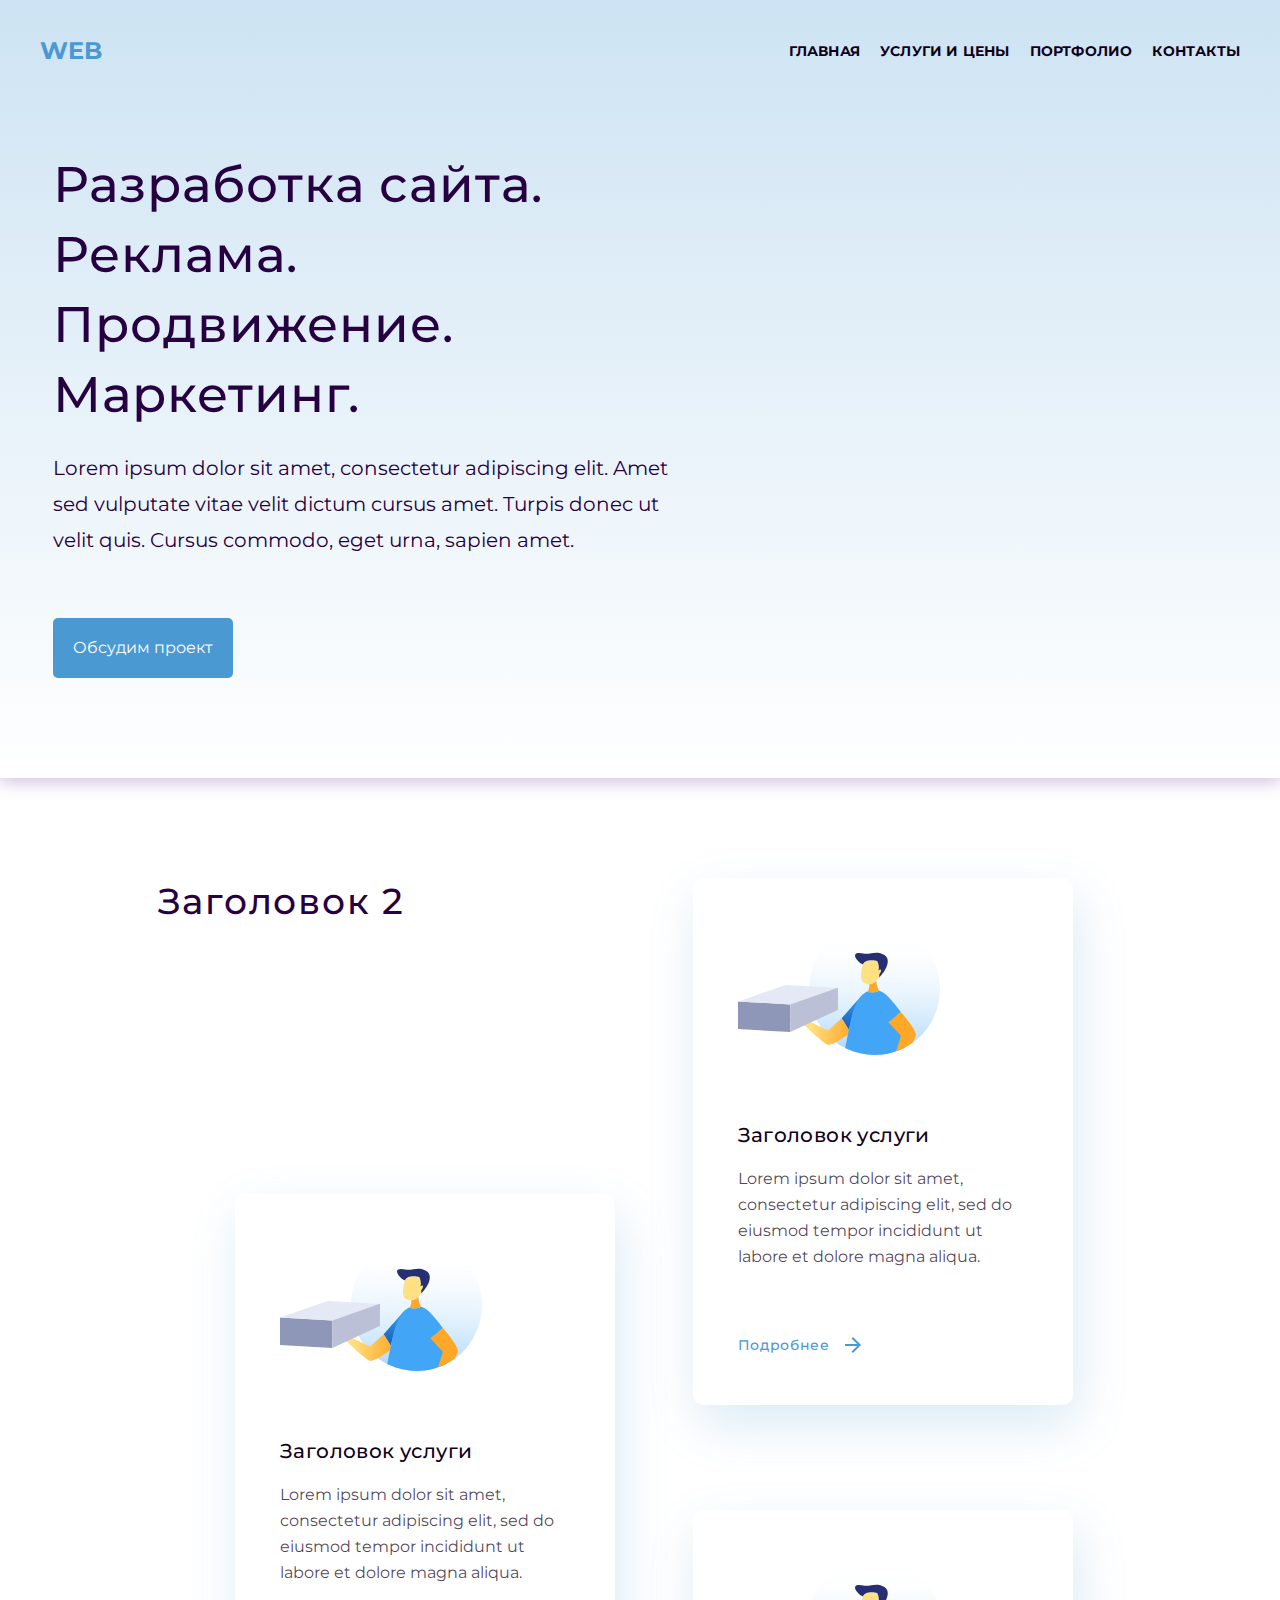
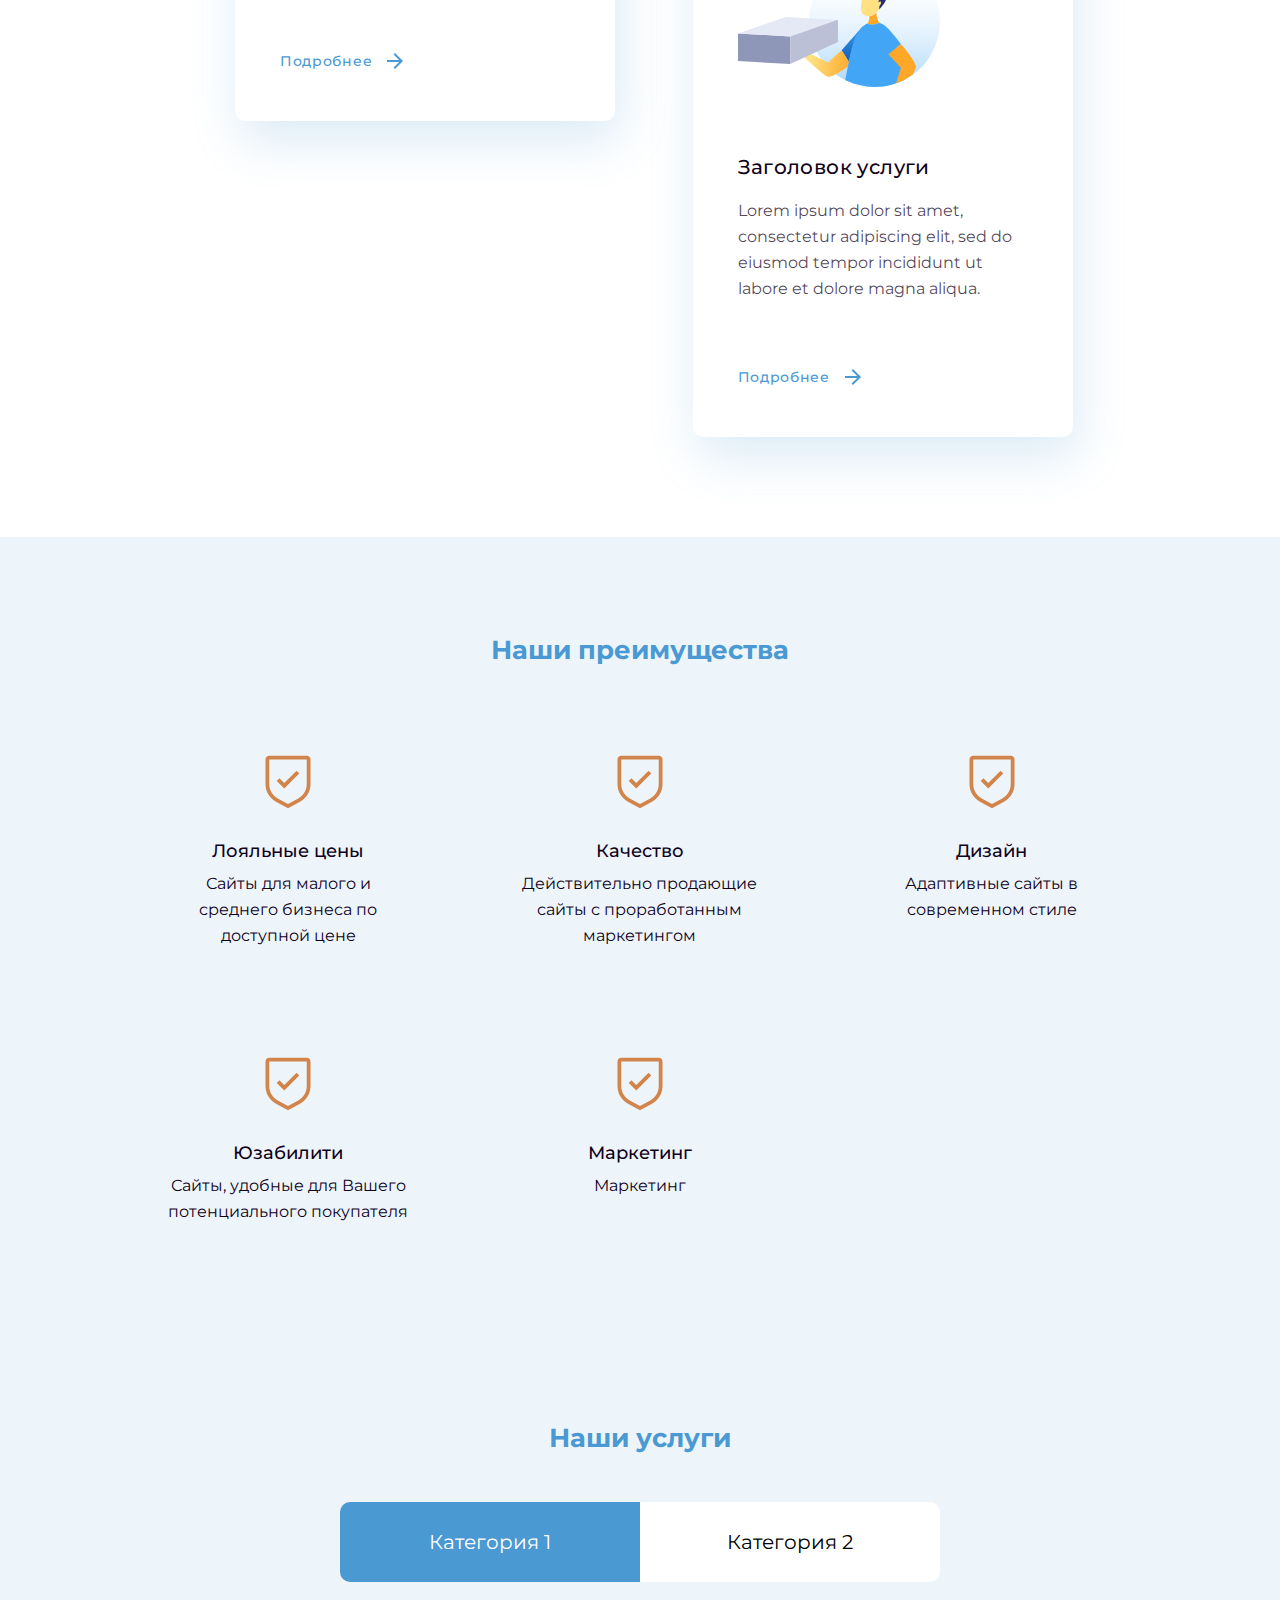
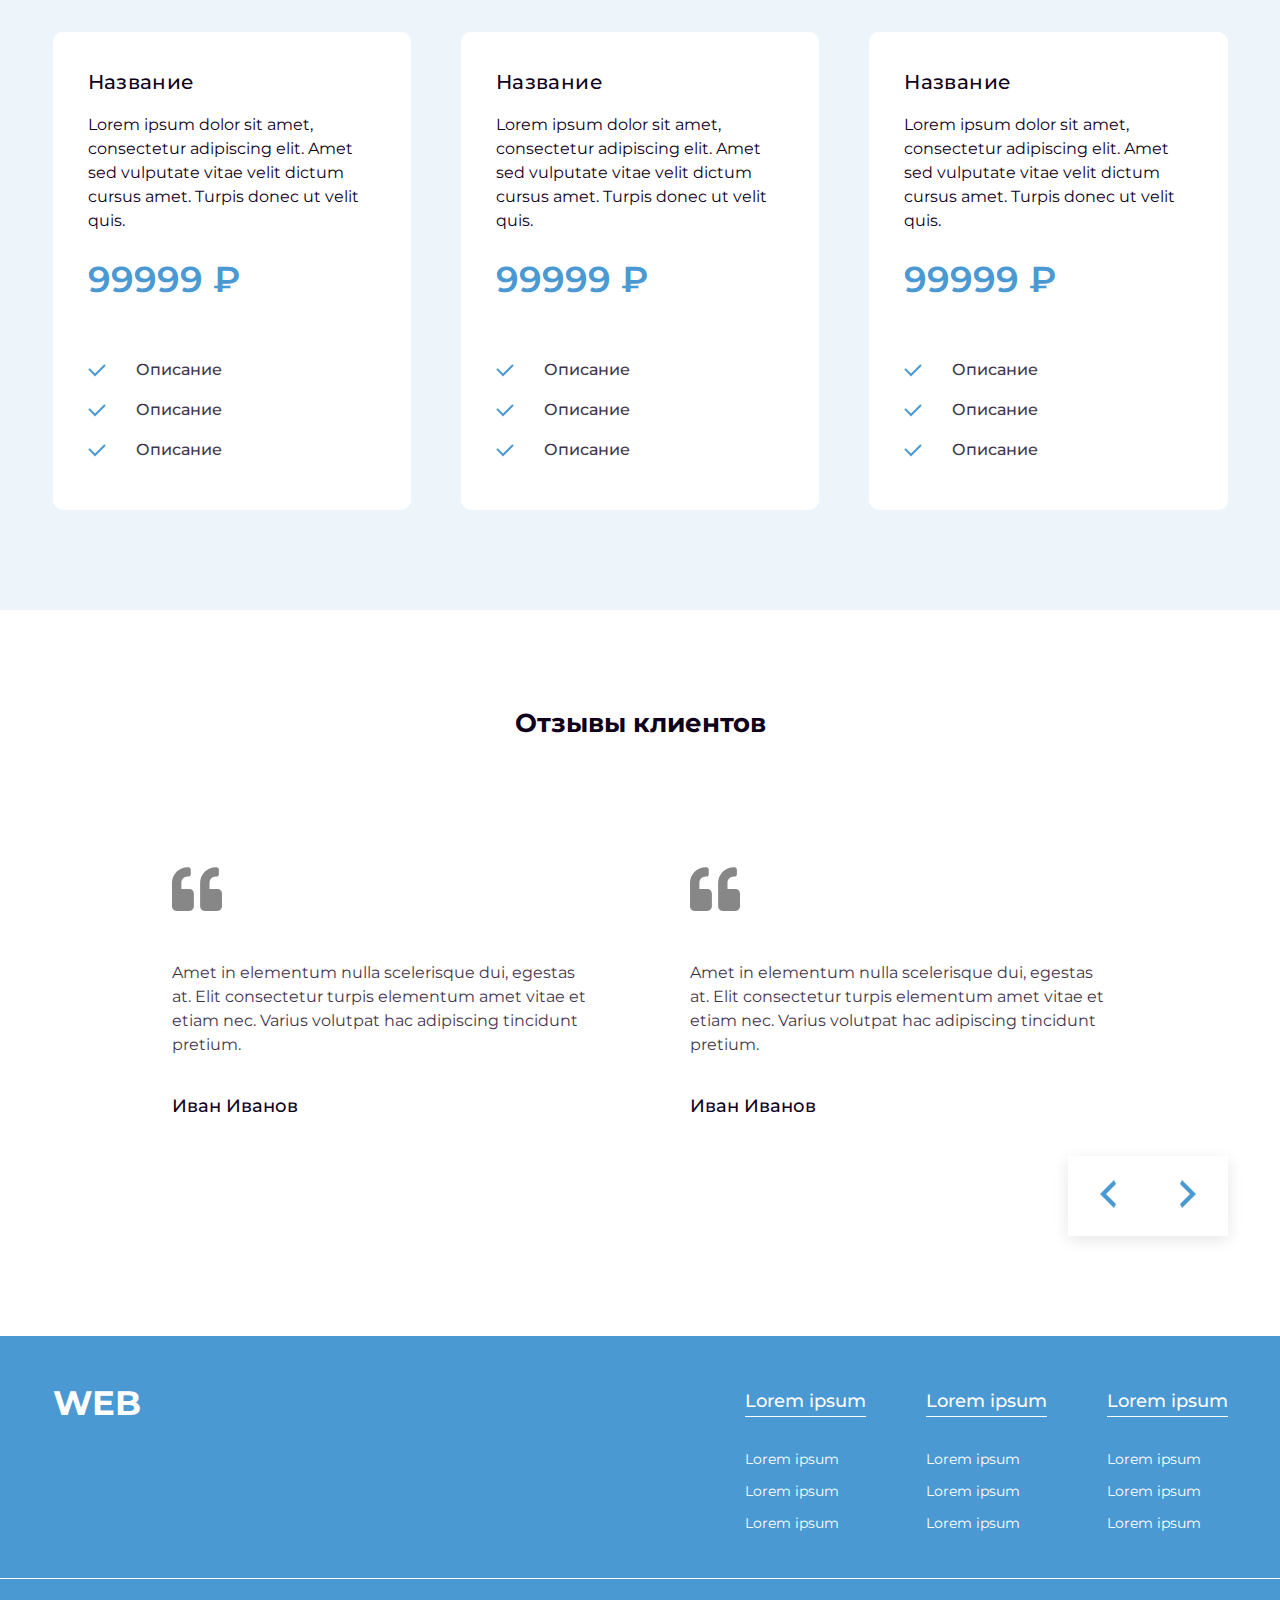
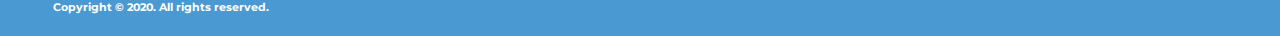
==== commit eccb5efc: "24,09" ====
--- a/index.html
+++ b/index.html
@@ -32,10 +32,10 @@
   <main>
     <section class="about">
       <div class="container">
-        <h1 class="h1">СОЗДАНИЕ и РЕКЛАМА ЭФФЕКТИВНЫХ САЙТОВ</h1>
+        <h1 class="h1">Разработка сайта. Реклама. Продвижение. Маркетинг.</h1>
         <p class="about-text">Lorem ipsum dolor sit amet, consectetur adipiscing elit. Amet sed vulputate vitae velit
           dictum cursus amet. Turpis donec ut velit quis. Cursus commodo, eget urna, sapien amet. </p>
-        <button class="about-btn">Нужная кнопка</button>
+        <button class="about-btn">Обсудим проект</button>
       </div>
     </section>
     <section class="services">
@@ -311,10 +311,9 @@
                 d="M30 56.25L18.42 50.0756C15.1188 48.3193 12.3581 45.6972 10.4342 42.4907C8.5104 39.2842 7.49604 35.6144 7.50001 31.875V7.5C7.501 6.50574 7.89641 5.55249 8.59946 4.84945C9.3025 4.1464 10.2558 3.75099 11.25 3.75H48.75C49.7443 3.75099 50.6975 4.1464 51.4006 4.84945C52.1036 5.55249 52.499 6.50574 52.5 7.5V31.875C52.504 35.6144 51.4896 39.2842 49.5658 42.4907C47.6419 45.6972 44.8813 48.3193 41.58 50.0756L30 56.25ZM11.25 7.5V31.875C11.2469 34.9346 12.0771 37.9373 13.6514 40.5608C15.2258 43.1843 17.4849 45.3296 20.1863 46.7663L30 51.9994L39.8138 46.7681C42.5154 45.3313 44.7747 43.1858 46.3491 40.5619C47.9234 37.9381 48.7535 34.935 48.75 31.875V7.5H11.25Z"
                 fill="#D3844A" />
             </svg>
-            <div class="advantage-title">Преимущество</div>
+            <div class="advantage-title">Лояльные цены</div>
             <div class="advantage-text">
-              Lorem ipsum dolor sit amet,
-              consecteteu.
+              Сайты для малого и среднего бизнеса по доступной цене
             </div>
           </div>
 
@@ -327,10 +326,9 @@
                 d="M30 56.25L18.42 50.0756C15.1188 48.3193 12.3581 45.6972 10.4342 42.4907C8.5104 39.2842 7.49604 35.6144 7.50001 31.875V7.5C7.501 6.50574 7.89641 5.55249 8.59946 4.84945C9.3025 4.1464 10.2558 3.75099 11.25 3.75H48.75C49.7443 3.75099 50.6975 4.1464 51.4006 4.84945C52.1036 5.55249 52.499 6.50574 52.5 7.5V31.875C52.504 35.6144 51.4896 39.2842 49.5658 42.4907C47.6419 45.6972 44.8813 48.3193 41.58 50.0756L30 56.25ZM11.25 7.5V31.875C11.2469 34.9346 12.0771 37.9373 13.6514 40.5608C15.2258 43.1843 17.4849 45.3296 20.1863 46.7663L30 51.9994L39.8138 46.7681C42.5154 45.3313 44.7747 43.1858 46.3491 40.5619C47.9234 37.9381 48.7535 34.935 48.75 31.875V7.5H11.25Z"
                 fill="#D3844A" />
             </svg>
-            <div class="advantage-title">Преимущество</div>
+            <div class="advantage-title">Качество</div>
             <div class="advantage-text">
-              Lorem ipsum dolor sit amet,
-              consecteteu.
+              Действительно продающие сайты с проработанным маркетингом
             </div>
           </div>
 
@@ -343,12 +341,43 @@
                 d="M30 56.25L18.42 50.0756C15.1188 48.3193 12.3581 45.6972 10.4342 42.4907C8.5104 39.2842 7.49604 35.6144 7.50001 31.875V7.5C7.501 6.50574 7.89641 5.55249 8.59946 4.84945C9.3025 4.1464 10.2558 3.75099 11.25 3.75H48.75C49.7443 3.75099 50.6975 4.1464 51.4006 4.84945C52.1036 5.55249 52.499 6.50574 52.5 7.5V31.875C52.504 35.6144 51.4896 39.2842 49.5658 42.4907C47.6419 45.6972 44.8813 48.3193 41.58 50.0756L30 56.25ZM11.25 7.5V31.875C11.2469 34.9346 12.0771 37.9373 13.6514 40.5608C15.2258 43.1843 17.4849 45.3296 20.1863 46.7663L30 51.9994L39.8138 46.7681C42.5154 45.3313 44.7747 43.1858 46.3491 40.5619C47.9234 37.9381 48.7535 34.935 48.75 31.875V7.5H11.25Z"
                 fill="#D3844A" />
             </svg>
-            <div class="advantage-title">Преимущество</div>
+            <div class="advantage-title">Дизайн</div>
             <div class="advantage-text">
-              Lorem ipsum dolor sit amet,
-              consecteteu.
-            </div>
-          </div>
+              Адаптивные сайты в современном стиле
+            </div>
+          </div>
+
+          <div class="advantage">
+            <svg width="60" height="60" viewBox="0 0 60 60" fill="none" xmlns="http://www.w3.org/2000/svg">
+              <path
+                d="M26.25 31.1063L21.3937 26.25L18.75 28.8937L26.25 36.3937L41.25 21.3937L38.6063 18.75L26.25 31.1063Z"
+                fill="#D3844A" />
+              <path
+                d="M30 56.25L18.42 50.0756C15.1188 48.3193 12.3581 45.6972 10.4342 42.4907C8.5104 39.2842 7.49604 35.6144 7.50001 31.875V7.5C7.501 6.50574 7.89641 5.55249 8.59946 4.84945C9.3025 4.1464 10.2558 3.75099 11.25 3.75H48.75C49.7443 3.75099 50.6975 4.1464 51.4006 4.84945C52.1036 5.55249 52.499 6.50574 52.5 7.5V31.875C52.504 35.6144 51.4896 39.2842 49.5658 42.4907C47.6419 45.6972 44.8813 48.3193 41.58 50.0756L30 56.25ZM11.25 7.5V31.875C11.2469 34.9346 12.0771 37.9373 13.6514 40.5608C15.2258 43.1843 17.4849 45.3296 20.1863 46.7663L30 51.9994L39.8138 46.7681C42.5154 45.3313 44.7747 43.1858 46.3491 40.5619C47.9234 37.9381 48.7535 34.935 48.75 31.875V7.5H11.25Z"
+                fill="#D3844A" />
+            </svg>
+            <div class="advantage-title">Юзабилити</div>
+            <div class="advantage-text">
+              Сайты, удобные для Вашего потенциального покупателя
+            </div>
+          </div>
+
+          <div class="advantage">
+            <svg width="60" height="60" viewBox="0 0 60 60" fill="none" xmlns="http://www.w3.org/2000/svg">
+              <path
+                d="M26.25 31.1063L21.3937 26.25L18.75 28.8937L26.25 36.3937L41.25 21.3937L38.6063 18.75L26.25 31.1063Z"
+                fill="#D3844A" />
+              <path
+                d="M30 56.25L18.42 50.0756C15.1188 48.3193 12.3581 45.6972 10.4342 42.4907C8.5104 39.2842 7.49604 35.6144 7.50001 31.875V7.5C7.501 6.50574 7.89641 5.55249 8.59946 4.84945C9.3025 4.1464 10.2558 3.75099 11.25 3.75H48.75C49.7443 3.75099 50.6975 4.1464 51.4006 4.84945C52.1036 5.55249 52.499 6.50574 52.5 7.5V31.875C52.504 35.6144 51.4896 39.2842 49.5658 42.4907C47.6419 45.6972 44.8813 48.3193 41.58 50.0756L30 56.25ZM11.25 7.5V31.875C11.2469 34.9346 12.0771 37.9373 13.6514 40.5608C15.2258 43.1843 17.4849 45.3296 20.1863 46.7663L30 51.9994L39.8138 46.7681C42.5154 45.3313 44.7747 43.1858 46.3491 40.5619C47.9234 37.9381 48.7535 34.935 48.75 31.875V7.5H11.25Z"
+                fill="#D3844A" />
+            </svg>
+            <div class="advantage-title">Маркетинг</div>
+            <div class="advantage-text">
+              Маркетинг
+            </div>
+          </div>
+
+          
 
         </div>
       </div>
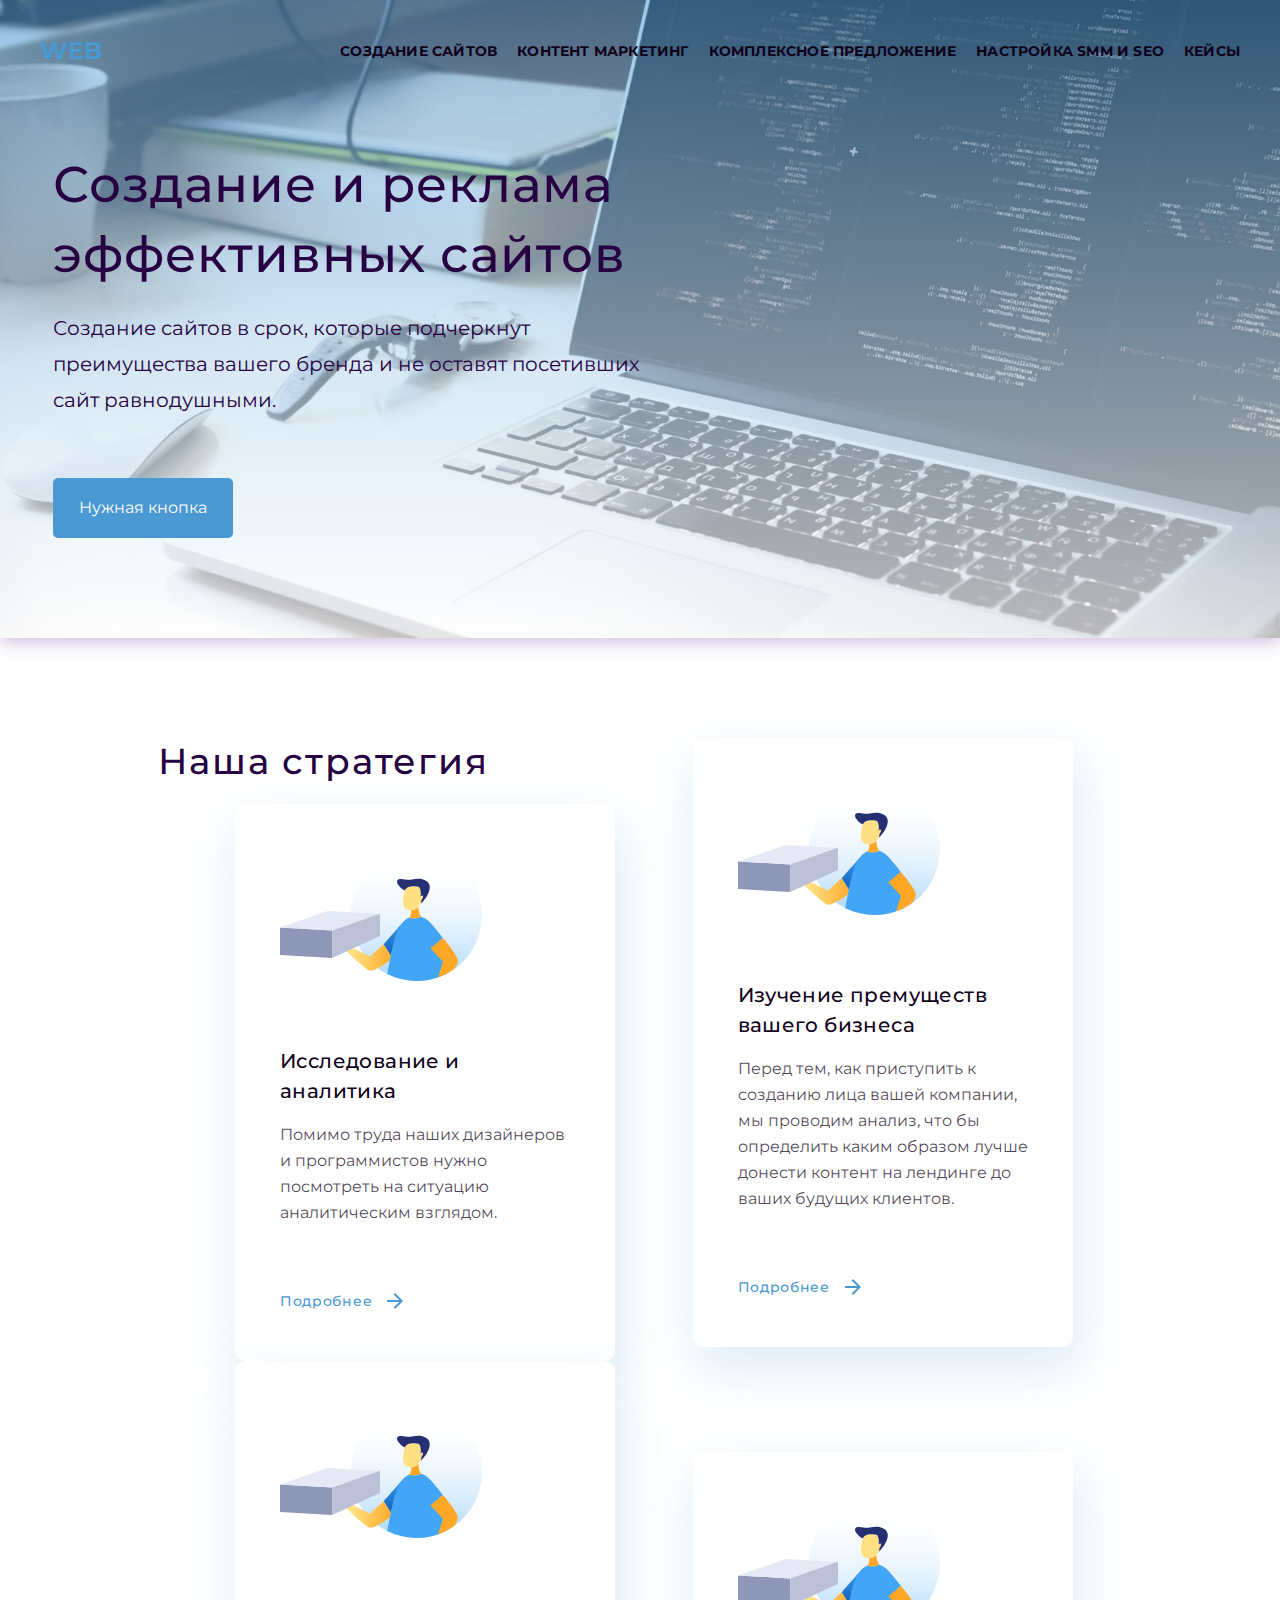
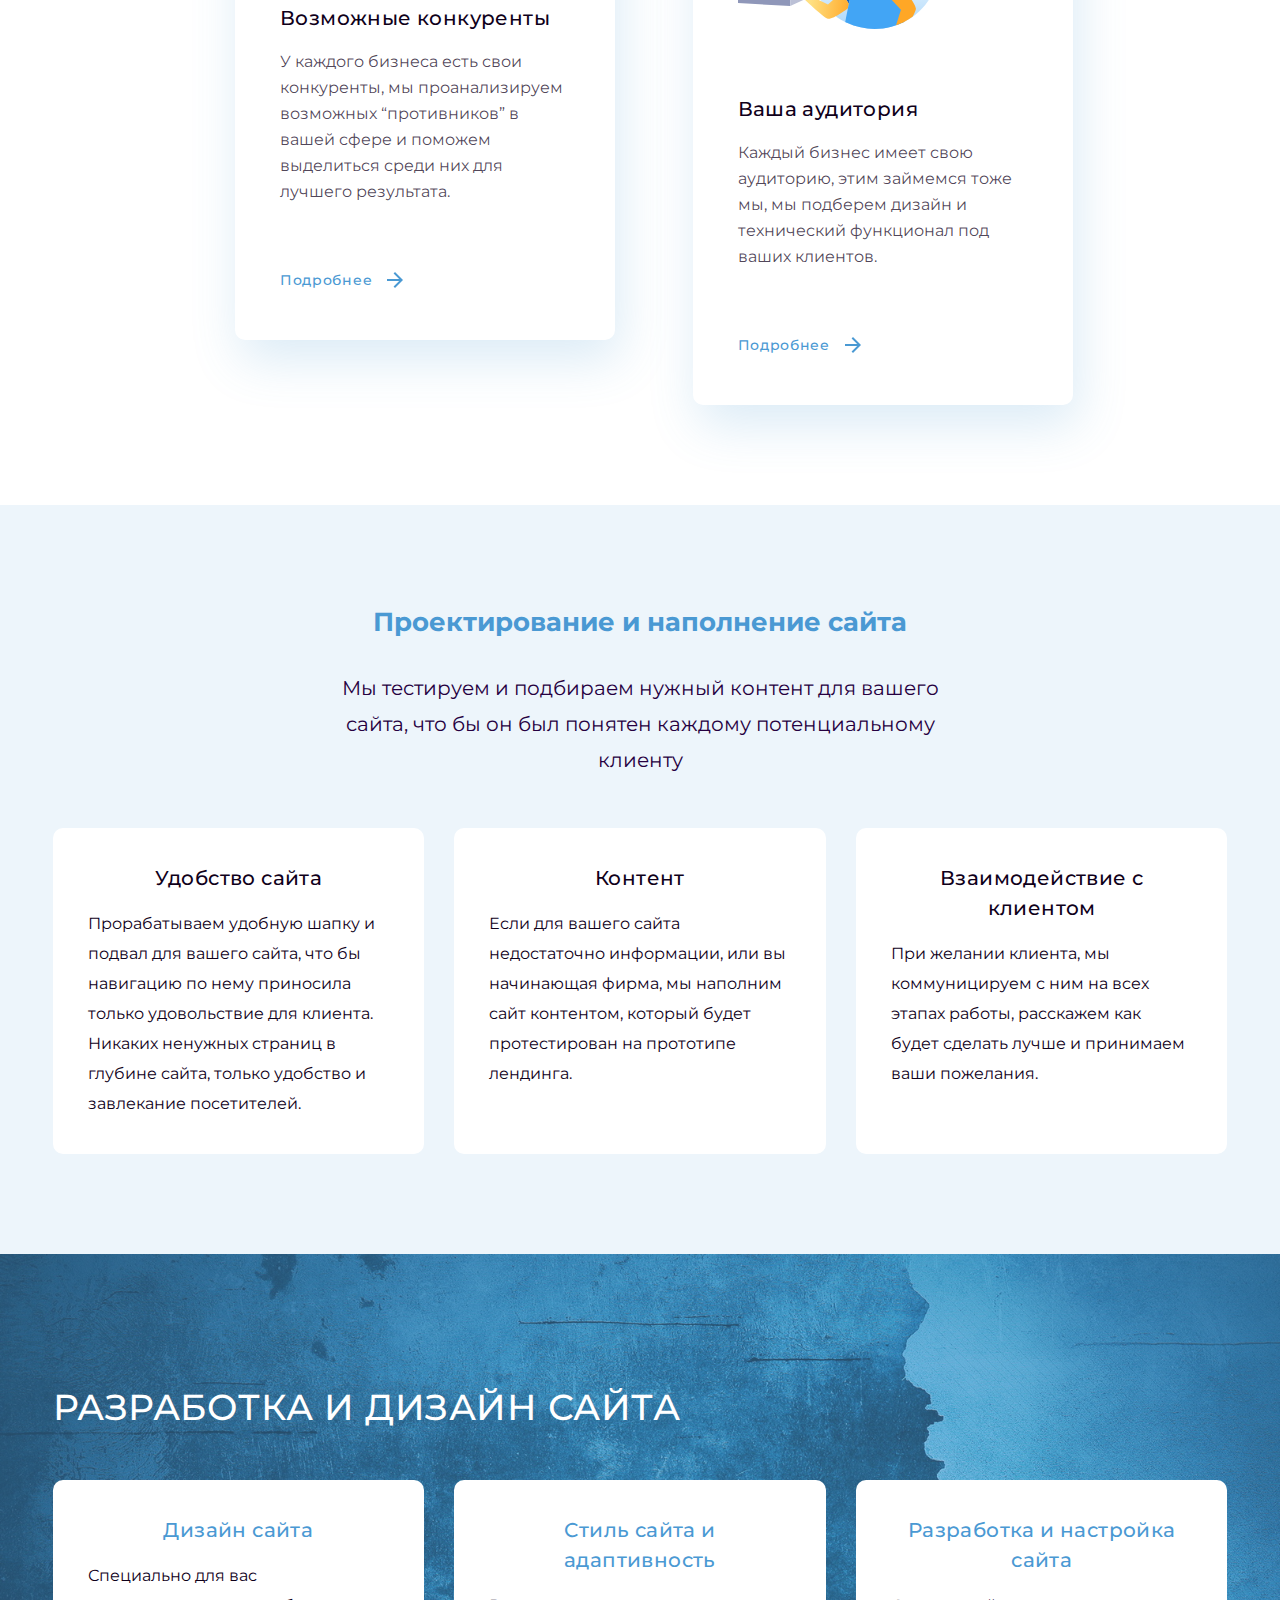
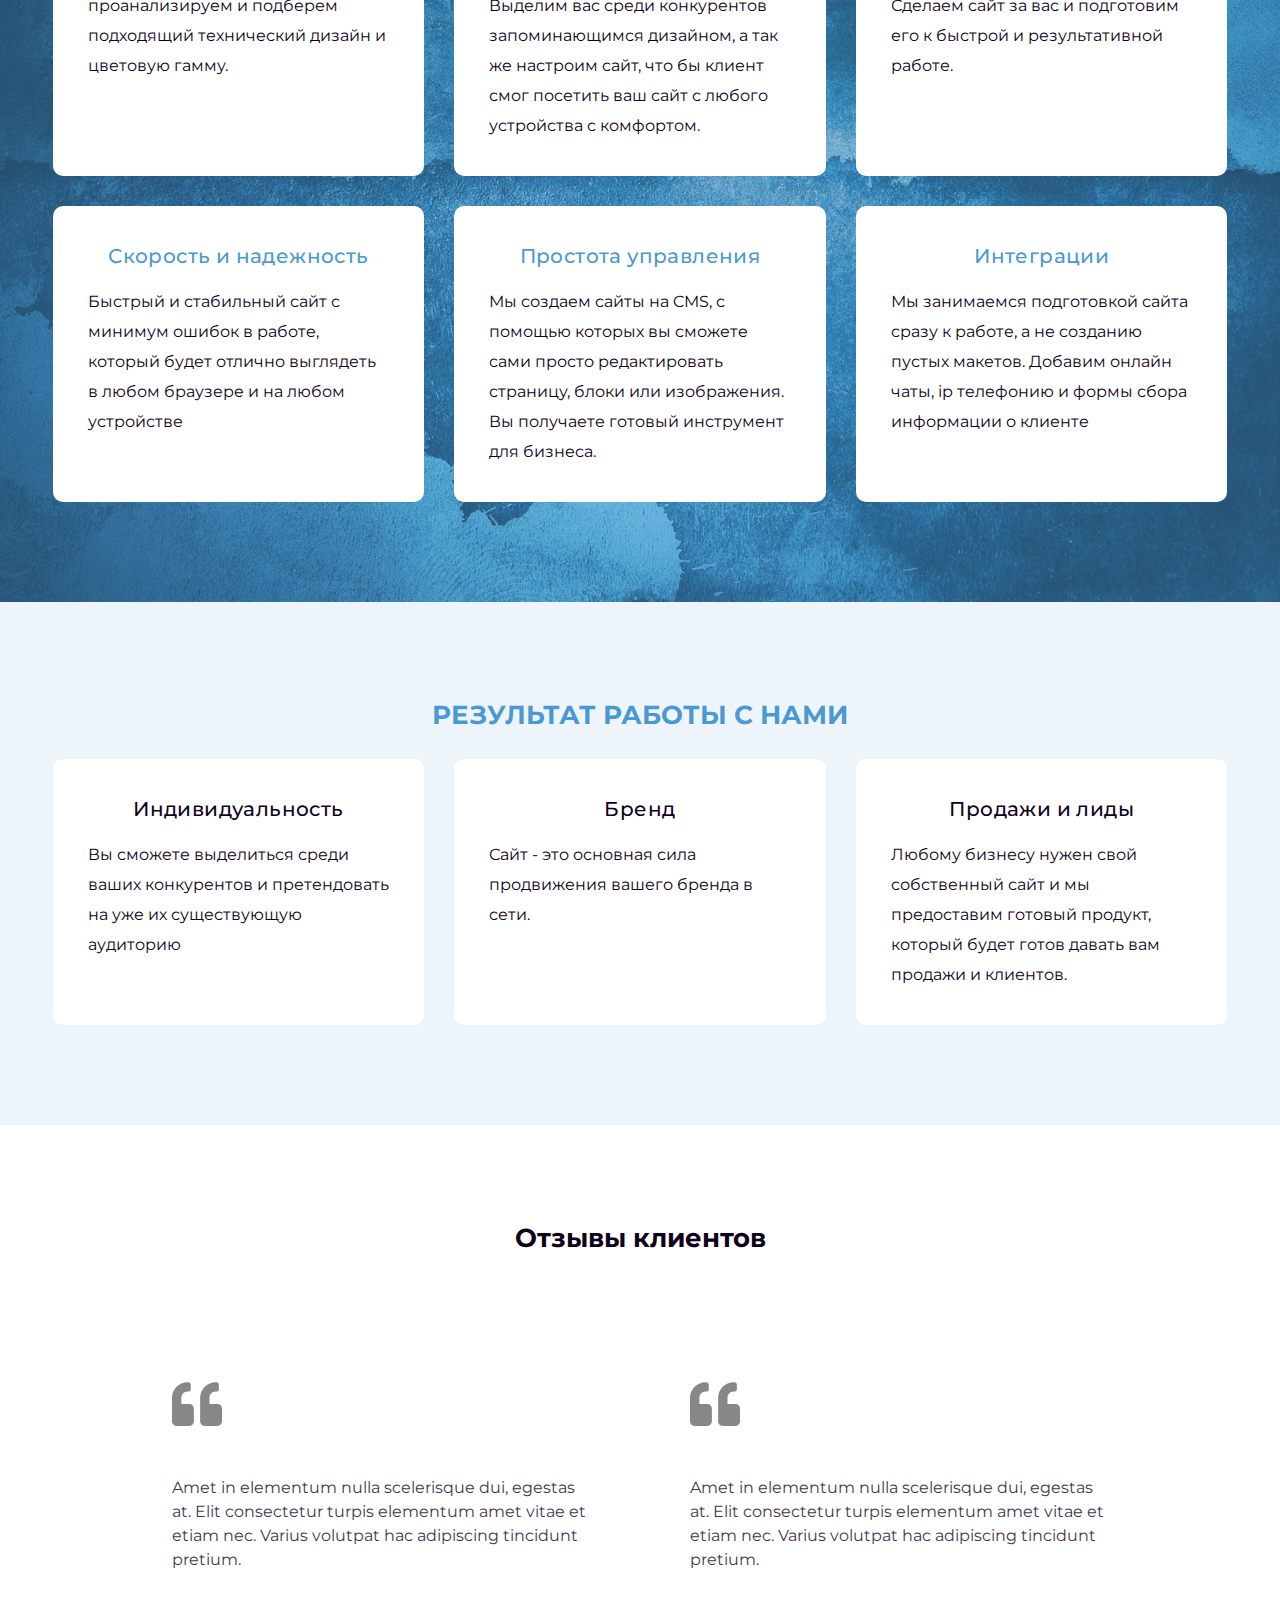
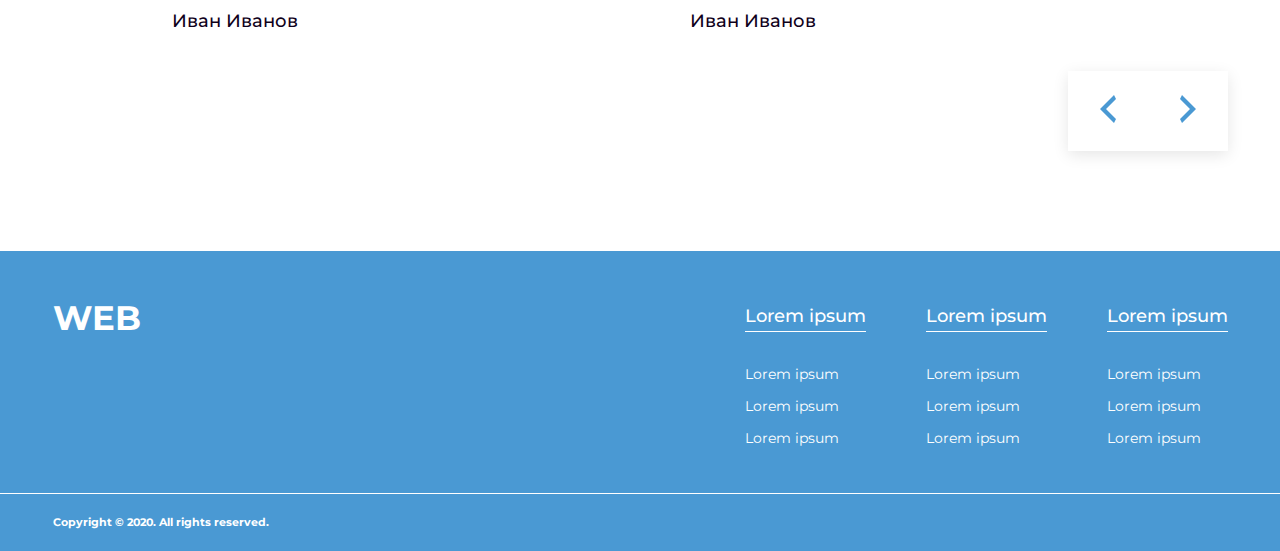
==== commit 5d6bc18b: "26.09" ====
--- a/index.html
+++ b/index.html
@@ -20,10 +20,11 @@
       <a class="logo">WEB</a>
       <nav class="nav">
         <ul>
-          <li><a href="#">Главная</a></li>
-          <li><a href="#">Услуги и цены</a></li>
-          <li><a href="#">Портфолио</a></li>
-          <li><a href="#">Контакты</a></li>
+          <li><a href="#">Создание сайтов</a></li>
+          <li><a href="#">Контент маркетинг</a></li>
+          <li><a href="#">Комплексное предложение</a></li>
+          <li><a href="#">Настройка smm и seo</a></li>
+          <li><a href="#">Кейсы</a></li>
         </ul>
       </nav>
     </div>
@@ -32,10 +33,10 @@
   <main>
     <section class="about">
       <div class="container">
-        <h1 class="h1">Разработка сайта. Реклама. Продвижение. Маркетинг.</h1>
-        <p class="about-text">Lorem ipsum dolor sit amet, consectetur adipiscing elit. Amet sed vulputate vitae velit
-          dictum cursus amet. Turpis donec ut velit quis. Cursus commodo, eget urna, sapien amet. </p>
-        <button class="about-btn">Обсудим проект</button>
+        <h1 class="h1">Создание и реклама эффективных сайтов</h1>
+        <p class="about-text">Создание сайтов в срок, которые подчеркнут преимущества вашего бренда и не оставят
+          посетивших сайт равнодушными.</p>
+        <button class="about-btn">Нужная кнопка</button>
       </div>
     </section>
     <section class="services">
@@ -43,7 +44,7 @@
 
         <div class="services-list">
           <div class="services-list-one">
-            <h2 class="services-title">Заголовок 2</h2>
+            <h2 class="services-title">Наша стратегия</h2>
             <div class="service">
               <svg width="202" height="132" viewBox="0 0 202 132" fill="none" xmlns="http://www.w3.org/2000/svg">
                 <path
@@ -115,9 +116,9 @@
                   </linearGradient>
                 </defs>
               </svg>
-              <div class="service-title">Заголовок услуги</div>
-              <div class="service-text">Lorem ipsum dolor sit amet, consectetur adipiscing elit, sed do eiusmod tempor
-                incididunt ut labore et dolore magna aliqua. </div>
+              <div class="service-title">Исследование и аналитика</div>
+              <div class="service-text">Помимо труда наших дизайнеров и программистов нужно посмотреть на ситуацию
+                аналитическим взглядом.</div>
               <a href="#" class="service-link">
                 <span>Подробнее</span>
                 <svg width="16" height="16" viewBox="0 0 16 16" fill="none" xmlns="http://www.w3.org/2000/svg">
@@ -127,8 +128,6 @@
               </a>
             </div>
 
-          </div>
-          <div class="service-list-two">
             <div class="service">
               <svg width="202" height="132" viewBox="0 0 202 132" fill="none" xmlns="http://www.w3.org/2000/svg">
                 <path
@@ -200,9 +199,9 @@
                   </linearGradient>
                 </defs>
               </svg>
-              <div class="service-title">Заголовок услуги</div>
-              <div class="service-text">Lorem ipsum dolor sit amet, consectetur adipiscing elit, sed do eiusmod tempor
-                incididunt ut labore et dolore magna aliqua. </div>
+              <div class="service-title">Возможные конкуренты</div>
+              <div class="service-text">У каждого бизнеса есть свои конкуренты, мы проанализируем возможных
+                “противников” в вашей сфере и поможем выделиться среди них для лучшего результата.</div>
               <a href="#" class="service-link">
                 <span>Подробнее</span>
                 <svg width="16" height="16" viewBox="0 0 16 16" fill="none" xmlns="http://www.w3.org/2000/svg">
@@ -211,7 +210,10 @@
 
               </a>
             </div>
-            <div class="service service-l">
+
+          </div>
+          <div class="service-list-two">
+            <div class="service">
               <svg width="202" height="132" viewBox="0 0 202 132" fill="none" xmlns="http://www.w3.org/2000/svg">
                 <path
                   d="M201.995 66C201.988 78.1292 198.67 90.0225 192.403 100.377C186.137 110.731 177.164 119.146 166.467 124.701C165.841 125.031 165.205 125.347 164.564 125.652C164.276 125.795 163.993 125.927 163.7 126.06C161.873 126.905 159.998 127.663 158.075 128.335C156.561 128.869 155.005 129.353 153.435 129.77C138.603 133.752 122.856 132.371 108.93 125.866C108.359 125.596 107.789 125.322 107.228 125.037C96.8012 119.779 87.956 111.81 81.6064 101.952C75.2569 92.0955 71.6334 80.7081 71.1102 68.967C70.587 57.2258 73.1831 45.5568 78.6303 35.1656C84.0775 24.7743 92.1783 16.0377 102.096 9.85855C112.013 3.67936 123.387 0.28168 135.043 0.0165558C146.698 -0.248568 158.213 2.62848 168.396 8.35045C178.58 14.0724 187.063 22.4318 192.97 32.5647C198.877 42.6977 201.992 54.2368 201.995 65.9898V66Z"
@@ -282,9 +284,9 @@
                   </linearGradient>
                 </defs>
               </svg>
-              <div class="service-title">Заголовок услуги</div>
-              <div class="service-text">Lorem ipsum dolor sit amet, consectetur adipiscing elit, sed do eiusmod tempor
-                incididunt ut labore et dolore magna aliqua. </div>
+              <div class="service-title">Изучение премуществ вашего бизнеса</div>
+              <div class="service-text">Перед тем, как приступить к созданию лица вашей компании, мы проводим анализ,
+                что бы определить каким образом лучше донести контент на лендинге до ваших будущих клиентов.</div>
               <a href="#" class="service-link">
                 <span>Подробнее</span>
                 <svg width="16" height="16" viewBox="0 0 16 16" fill="none" xmlns="http://www.w3.org/2000/svg">
@@ -293,12 +295,94 @@
 
               </a>
             </div>
+            <div class="service service-l">
+              <svg width="202" height="132" viewBox="0 0 202 132" fill="none" xmlns="http://www.w3.org/2000/svg">
+                <path
+                  d="M201.995 66C201.988 78.1292 198.67 90.0225 192.403 100.377C186.137 110.731 177.164 119.146 166.467 124.701C165.841 125.031 165.205 125.347 164.564 125.652C164.276 125.795 163.993 125.927 163.7 126.06C161.873 126.905 159.998 127.663 158.075 128.335C156.561 128.869 155.005 129.353 153.435 129.77C138.603 133.752 122.856 132.371 108.93 125.866C108.359 125.596 107.789 125.322 107.228 125.037C96.8012 119.779 87.956 111.81 81.6064 101.952C75.2569 92.0955 71.6334 80.7081 71.1102 68.967C70.587 57.2258 73.1831 45.5568 78.6303 35.1656C84.0775 24.7743 92.1783 16.0377 102.096 9.85855C112.013 3.67936 123.387 0.28168 135.043 0.0165558C146.698 -0.248568 158.213 2.62848 168.396 8.35045C178.58 14.0724 187.063 22.4318 192.97 32.5647C198.877 42.6977 201.992 54.2368 201.995 65.9898V66Z"
+                  fill="url(#paint0_linear)" />
+                <path
+                  d="M110.854 106.742L103.623 95.3554C103.623 95.3554 123.654 72.0116 125.658 70.6321C125.658 70.6321 115.554 87.7201 110.854 106.742Z"
+                  fill="url(#paint1_linear)" />
+                <path
+                  d="M103.623 95.3554L89.9895 107.572L64.9092 95.3554L45.7216 96.4142C45.7216 96.4142 57.6734 100.486 61.0363 100.318L64.4043 100.15C64.4043 100.15 85.0007 120.17 89.737 121.697C94.4734 123.224 110.031 111.252 110.031 111.252L110.934 106.778L103.623 95.3554Z"
+                  fill="url(#paint2_linear)" />
+                <path
+                  d="M141.241 67.8681C139.346 68.7928 137.309 69.385 135.217 69.6191C132.798 69.9856 129.122 68.6316 129.122 68.6316C131.899 66.4276 131.253 61.2304 131.253 61.2304L131.314 61.1999C134.278 60.9708 136.757 59.2758 138.489 57.6367C137.863 62.0856 141.241 67.8681 141.241 67.8681Z"
+                  fill="url(#paint3_linear)" />
+                <path
+                  d="M141.241 51.3147V54.3688C140.451 55.5553 139.53 56.6467 138.494 57.6215C136.762 59.2656 134.283 60.9607 131.319 61.1847C129.972 61.2884 128.62 61.0884 127.36 60.5993C119.281 57.5452 124.962 41.3836 124.962 41.3836C127.527 34.8071 139.14 37.9885 139.14 37.9885C140.695 39.8566 140.993 45.0741 140.933 45.5831C140.674 46.2982 140.335 46.9813 139.923 47.6192C139.923 47.6192 142.129 45.522 142.887 46.9167C143.644 48.3115 141.241 51.3147 141.241 51.3147Z"
+                  fill="url(#paint4_linear)" />
+                <path
+                  d="M141.241 54.379V51.3249C141.241 51.3249 143.639 48.3471 142.882 46.9422C142.124 45.5373 139.918 47.6446 139.918 47.6446C140.33 47.0068 140.669 46.3237 140.928 45.6085C140.988 45.0995 140.736 40.1772 139.135 38.0139C139.135 38.0139 127.522 34.8325 124.956 41.4091C124.956 41.4091 121.634 40.559 118.771 36.5734C114.09 30.0528 119.68 29.2536 125.219 30.5109C131.94 32.038 138.676 27.0292 146.376 32.1194C154.076 37.2096 147.174 48.7797 141.241 54.379Z"
+                  fill="#262F72" />
+                <path
+                  d="M158.707 92.459C162.16 102.823 164.72 114.82 166.468 124.701C165.841 125.031 165.205 125.347 164.564 125.652C164.276 125.795 163.993 125.927 163.7 126.06C161.873 126.905 159.998 127.663 158.075 128.335C156.561 128.869 155.005 129.353 153.435 129.77C138.603 133.752 122.856 132.371 108.93 125.866C108.359 125.596 107.789 125.322 107.228 125.037C108.238 119.809 109.44 113.665 110.849 106.747C111.36 104.24 111.897 101.63 112.459 98.9185C115.353 85.0273 119.503 77.4632 122.932 73.3656L122.967 73.3248C123.618 72.5458 124.324 71.8144 125.078 71.136C125.099 71.1114 125.122 71.0892 125.148 71.0698C125.32 70.9171 125.492 70.7746 125.653 70.6372C127.719 68.9421 129.122 68.6316 129.122 68.6316L129.249 68.6774H129.319C130.416 69.1135 131.566 69.3994 132.738 69.5275H132.935H132.965C133.713 69.5997 134.466 69.6117 135.217 69.5631H135.262C137.346 69.4292 139.376 68.8386 141.211 67.8325C143.361 68.5496 145.387 69.6025 147.214 70.9528C152.435 74.8163 162.953 88.9824 162.953 88.9824L158.707 92.459Z"
+                  fill="url(#paint5_linear)" />
+                <path
+                  d="M177.94 111.802C177.909 113.217 176.632 116.088 174.764 119.57C172.128 121.487 169.353 123.202 166.462 124.701C165.836 125.031 165.2 125.347 164.559 125.652C164.271 125.795 163.988 125.927 163.695 126.06C161.867 126.905 159.992 127.663 158.07 128.335L162.948 112.662L150.325 99.3003L158.702 92.4591L162.948 88.9926C162.948 88.9926 178.071 106.33 177.94 111.802Z"
+                  fill="url(#paint6_linear)" />
+                <path fill-rule="evenodd" clip-rule="evenodd"
+                  d="M52.2179 108.988L0 106.06V78.5035L52.2179 81.4323V108.988Z" fill="#8F97B9" />
+                <path fill-rule="evenodd" clip-rule="evenodd"
+                  d="M52.2179 81.4656L0 78.4937L47.7123 62L99.9302 64.9719L52.2179 81.4656Z" fill="#E5E8F5" />
+                <path fill-rule="evenodd" clip-rule="evenodd"
+                  d="M99.9394 86.8963L52.2431 108.943L52.2228 81.4657L99.9252 64.8489L99.9394 86.8963Z"
+                  fill="#BBC0D6" />
+                <defs>
+                  <linearGradient id="paint0_linear" x1="136.788" y1="7.16742" x2="134.512" y2="137.263"
+                    gradientUnits="userSpaceOnUse">
+                    <stop stop-color="white" stop-opacity="0" />
+                    <stop offset="1" stop-color="#64B5F6" stop-opacity="0.6" />
+                  </linearGradient>
+                  <linearGradient id="paint1_linear" x1="116.231" y1="68.2092" x2="112.383" y2="103.452"
+                    gradientUnits="userSpaceOnUse">
+                    <stop stop-color="#42A5F5" />
+                    <stop offset="1" stop-color="#1565C0" />
+                  </linearGradient>
+                  <linearGradient id="paint2_linear" x1="72.5338" y1="105.322" x2="114.455" y2="110.833"
+                    gradientUnits="userSpaceOnUse">
+                    <stop stop-color="#FFE082" />
+                    <stop offset="1" stop-color="#FFA726" />
+                  </linearGradient>
+                  <linearGradient id="paint3_linear" x1="9427.78" y1="2544.52" x2="9430.77" y2="2315.66"
+                    gradientUnits="userSpaceOnUse">
+                    <stop stop-color="#FFE082" />
+                    <stop offset="1" stop-color="#FFA726" />
+                  </linearGradient>
+                  <linearGradient id="paint4_linear" x1="14997.3" y1="4075.82" x2="15790.5" y2="4075.82"
+                    gradientUnits="userSpaceOnUse">
+                    <stop stop-color="#FFE082" />
+                    <stop offset="1" stop-color="#FFA726" />
+                  </linearGradient>
+                  <linearGradient id="paint5_linear" x1="42958.6" y1="15103.6" x2="48857.7" y2="20773.6"
+                    gradientUnits="userSpaceOnUse">
+                    <stop stop-color="#42A5F5" />
+                    <stop offset="1" stop-color="#1565C0" />
+                  </linearGradient>
+                  <linearGradient id="paint6_linear" x1="23019.9" y1="12265.9" x2="22616.5" y2="9747.27"
+                    gradientUnits="userSpaceOnUse">
+                    <stop stop-color="#FFE082" />
+                    <stop offset="1" stop-color="#FFA726" />
+                  </linearGradient>
+                </defs>
+              </svg>
+              <div class="service-title">Ваша аудитория</div>
+              <div class="service-text">Каждый бизнес имеет свою аудиторию, этим займемся тоже мы, мы подберем дизайн и
+                технический функционал под ваших клиентов.</div>
+              <a href="#" class="service-link">
+                <span>Подробнее</span>
+                <svg width="16" height="16" viewBox="0 0 16 16" fill="none" xmlns="http://www.w3.org/2000/svg">
+                  <path d="M8 0L6.59 1.41L12.17 7H0V9H12.17L6.59 14.59L8 16L16 8L8 0Z" fill="#4A99D3" />
+                </svg>
+
+              </a>
+            </div>
           </div>
         </div>
 
       </div>
     </section>
-    <section class="advantages">
+    <!-- <section class="advantages">
       <div class="container">
         <h2 class="advantages-title">Наши преимущества</h2>
         <div class="advantages-list">
@@ -311,9 +395,10 @@
                 d="M30 56.25L18.42 50.0756C15.1188 48.3193 12.3581 45.6972 10.4342 42.4907C8.5104 39.2842 7.49604 35.6144 7.50001 31.875V7.5C7.501 6.50574 7.89641 5.55249 8.59946 4.84945C9.3025 4.1464 10.2558 3.75099 11.25 3.75H48.75C49.7443 3.75099 50.6975 4.1464 51.4006 4.84945C52.1036 5.55249 52.499 6.50574 52.5 7.5V31.875C52.504 35.6144 51.4896 39.2842 49.5658 42.4907C47.6419 45.6972 44.8813 48.3193 41.58 50.0756L30 56.25ZM11.25 7.5V31.875C11.2469 34.9346 12.0771 37.9373 13.6514 40.5608C15.2258 43.1843 17.4849 45.3296 20.1863 46.7663L30 51.9994L39.8138 46.7681C42.5154 45.3313 44.7747 43.1858 46.3491 40.5619C47.9234 37.9381 48.7535 34.935 48.75 31.875V7.5H11.25Z"
                 fill="#D3844A" />
             </svg>
-            <div class="advantage-title">Лояльные цены</div>
+            <div class="advantage-title">Преимущество</div>
             <div class="advantage-text">
-              Сайты для малого и среднего бизнеса по доступной цене
+              Lorem ipsum dolor sit amet,
+              consecteteu.
             </div>
           </div>
 
@@ -326,9 +411,10 @@
                 d="M30 56.25L18.42 50.0756C15.1188 48.3193 12.3581 45.6972 10.4342 42.4907C8.5104 39.2842 7.49604 35.6144 7.50001 31.875V7.5C7.501 6.50574 7.89641 5.55249 8.59946 4.84945C9.3025 4.1464 10.2558 3.75099 11.25 3.75H48.75C49.7443 3.75099 50.6975 4.1464 51.4006 4.84945C52.1036 5.55249 52.499 6.50574 52.5 7.5V31.875C52.504 35.6144 51.4896 39.2842 49.5658 42.4907C47.6419 45.6972 44.8813 48.3193 41.58 50.0756L30 56.25ZM11.25 7.5V31.875C11.2469 34.9346 12.0771 37.9373 13.6514 40.5608C15.2258 43.1843 17.4849 45.3296 20.1863 46.7663L30 51.9994L39.8138 46.7681C42.5154 45.3313 44.7747 43.1858 46.3491 40.5619C47.9234 37.9381 48.7535 34.935 48.75 31.875V7.5H11.25Z"
                 fill="#D3844A" />
             </svg>
-            <div class="advantage-title">Качество</div>
+            <div class="advantage-title">Преимущество</div>
             <div class="advantage-text">
-              Действительно продающие сайты с проработанным маркетингом
+              Lorem ipsum dolor sit amet,
+              consecteteu.
             </div>
           </div>
 
@@ -341,48 +427,127 @@
                 d="M30 56.25L18.42 50.0756C15.1188 48.3193 12.3581 45.6972 10.4342 42.4907C8.5104 39.2842 7.49604 35.6144 7.50001 31.875V7.5C7.501 6.50574 7.89641 5.55249 8.59946 4.84945C9.3025 4.1464 10.2558 3.75099 11.25 3.75H48.75C49.7443 3.75099 50.6975 4.1464 51.4006 4.84945C52.1036 5.55249 52.499 6.50574 52.5 7.5V31.875C52.504 35.6144 51.4896 39.2842 49.5658 42.4907C47.6419 45.6972 44.8813 48.3193 41.58 50.0756L30 56.25ZM11.25 7.5V31.875C11.2469 34.9346 12.0771 37.9373 13.6514 40.5608C15.2258 43.1843 17.4849 45.3296 20.1863 46.7663L30 51.9994L39.8138 46.7681C42.5154 45.3313 44.7747 43.1858 46.3491 40.5619C47.9234 37.9381 48.7535 34.935 48.75 31.875V7.5H11.25Z"
                 fill="#D3844A" />
             </svg>
-            <div class="advantage-title">Дизайн</div>
+            <div class="advantage-title">Преимущество</div>
             <div class="advantage-text">
-              Адаптивные сайты в современном стиле
-            </div>
-          </div>
-
-          <div class="advantage">
-            <svg width="60" height="60" viewBox="0 0 60 60" fill="none" xmlns="http://www.w3.org/2000/svg">
-              <path
-                d="M26.25 31.1063L21.3937 26.25L18.75 28.8937L26.25 36.3937L41.25 21.3937L38.6063 18.75L26.25 31.1063Z"
-                fill="#D3844A" />
-              <path
-                d="M30 56.25L18.42 50.0756C15.1188 48.3193 12.3581 45.6972 10.4342 42.4907C8.5104 39.2842 7.49604 35.6144 7.50001 31.875V7.5C7.501 6.50574 7.89641 5.55249 8.59946 4.84945C9.3025 4.1464 10.2558 3.75099 11.25 3.75H48.75C49.7443 3.75099 50.6975 4.1464 51.4006 4.84945C52.1036 5.55249 52.499 6.50574 52.5 7.5V31.875C52.504 35.6144 51.4896 39.2842 49.5658 42.4907C47.6419 45.6972 44.8813 48.3193 41.58 50.0756L30 56.25ZM11.25 7.5V31.875C11.2469 34.9346 12.0771 37.9373 13.6514 40.5608C15.2258 43.1843 17.4849 45.3296 20.1863 46.7663L30 51.9994L39.8138 46.7681C42.5154 45.3313 44.7747 43.1858 46.3491 40.5619C47.9234 37.9381 48.7535 34.935 48.75 31.875V7.5H11.25Z"
-                fill="#D3844A" />
-            </svg>
-            <div class="advantage-title">Юзабилити</div>
-            <div class="advantage-text">
-              Сайты, удобные для Вашего потенциального покупателя
-            </div>
-          </div>
-
-          <div class="advantage">
-            <svg width="60" height="60" viewBox="0 0 60 60" fill="none" xmlns="http://www.w3.org/2000/svg">
-              <path
-                d="M26.25 31.1063L21.3937 26.25L18.75 28.8937L26.25 36.3937L41.25 21.3937L38.6063 18.75L26.25 31.1063Z"
-                fill="#D3844A" />
-              <path
-                d="M30 56.25L18.42 50.0756C15.1188 48.3193 12.3581 45.6972 10.4342 42.4907C8.5104 39.2842 7.49604 35.6144 7.50001 31.875V7.5C7.501 6.50574 7.89641 5.55249 8.59946 4.84945C9.3025 4.1464 10.2558 3.75099 11.25 3.75H48.75C49.7443 3.75099 50.6975 4.1464 51.4006 4.84945C52.1036 5.55249 52.499 6.50574 52.5 7.5V31.875C52.504 35.6144 51.4896 39.2842 49.5658 42.4907C47.6419 45.6972 44.8813 48.3193 41.58 50.0756L30 56.25ZM11.25 7.5V31.875C11.2469 34.9346 12.0771 37.9373 13.6514 40.5608C15.2258 43.1843 17.4849 45.3296 20.1863 46.7663L30 51.9994L39.8138 46.7681C42.5154 45.3313 44.7747 43.1858 46.3491 40.5619C47.9234 37.9381 48.7535 34.935 48.75 31.875V7.5H11.25Z"
-                fill="#D3844A" />
-            </svg>
-            <div class="advantage-title">Маркетинг</div>
-            <div class="advantage-text">
-              Маркетинг
-            </div>
-          </div>
-
-          
-
-        </div>
+              Lorem ipsum dolor sit amet,
+              consecteteu.
+            </div>
+          </div>
+
+        </div>
+      </div>
+    </section> -->
+    <section class="filling">
+      <div class="container">
+        <h2 class="section-heading">Проектирование и наполнение сайта</h2>
+        <div class="section-text">
+          Мы тестируем и подбираем нужный контент для вашего сайта, что бы он был понятен каждому потенциальному клиенту
+        </div>
+        <div class="filling-list">
+          <div class="filling-card">
+            <div class="filling-card-title">Удобство сайта</div>
+            <div class="filling-card-text">Прорабатываем удобную шапку и подвал для вашего сайта, что бы навигацию по
+              нему приносила только удовольствие для клиента. Никаких ненужных страниц в глубине сайта, только удобство
+              и завлекание посетителей. </div>
+          </div>
+
+          <div class="filling-card">
+            <div class="filling-card-title">Контент</div>
+            <div class="filling-card-text">Если для вашего сайта недостаточно информации, или вы начинающая фирма, мы
+              наполним сайт контентом, который будет протестирован на прототипе лендинга.
+            </div>
+          </div>
+
+          <div class="filling-card">
+            <div class="filling-card-title">Взаимодействие с клиентом</div>
+            <div class="filling-card-text">При желании клиента, мы коммуницируем с ним на всех этапах работы, расскажем
+              как будет сделать лучше и принимаем ваши пожелания.
+            </div>
+          </div>
+        </div> 
       </div>
     </section>
-    <section class="prices">
+    <section class="design">
+      <div class="container">
+        <h2 class="section-heading"> РАЗРАБОТКА И ДИЗАЙН САЙТА</h2>
+        <div class="design-list">
+          <div class="design-card">
+            <div class="design-card-title"> Дизайн сайта</div>
+            <div class="design-card-text">Специально для вас проанализируем и подберем подходящий технический дизайн и
+              цветовую гамму. </div>
+          </div>
+        
+
+
+        <div class="design-card">
+          <div class="design-card-title">Стиль сайта и адаптивность
+          </div>
+          <div class="design-card-text">Выделим вас среди конкурентов запоминающимся дизайном, а так же настроим сайт,
+            что бы клиент смог посетить ваш сайт с любого устройства с комфортом.</div>
+        </div>
+
+
+
+        <div class="design-card">
+          <div class="design-card-title">Разработка и настройка сайта</div>
+          <div class="design-card-text">Сделаем сайт за вас и подготовим его к быстрой и результативной работе.</div>
+        </div>
+
+
+
+        <div class="design-card">
+          <div class="design-card-title">Скорость и надежность
+          </div>
+          <div class="design-card-text">Быстрый и стабильный сайт с минимум ошибок в работе, который будет отлично
+            выглядеть в любом браузере и на любом устройстве
+          </div>
+        </div>
+
+
+
+        <div class="design-card">
+          <div class="design-card-title">Простота управления</div>
+          <div class="design-card-text">Мы создаем сайты на CMS, с помощью которых вы сможете сами просто редактировать
+            страницу, блоки или изображения. Вы получаете готовый инструмент для бизнеса.</div>
+        </div>
+
+
+
+        <div class="design-card">
+          <div class="design-card-title">Интеграции</div>
+          <div class="design-card-text">Мы занимаемся подготовкой сайта сразу к работе, а не созданию пустых макетов.
+            Добавим онлайн чаты, ip телефонию и формы сбора информации о клиенте
+          </div>
+        </div>
+
+      </div>
+    </div>
+    </section>
+
+    <section class="results">
+      <div class="container">
+        <h2 class="section-heading">РЕЗУЛЬТАТ РАБОТЫ С НАМИ</h2>
+        <div class="results-list">
+          <div class="results-card">
+            <div class="results-card-title">Индивидуальность</div>
+            <div class="results-card-text">Вы сможете выделиться среди ваших конкурентов и претендовать на уже их
+              существующую аудиторию</div>
+          </div>
+
+          <div class="results-card">
+            <div class="results-card-title">Бренд</div>
+            <div class="results-card-text">Сайт - это основная сила продвижения вашего бренда в сети. </div>
+          </div>
+
+          <div class="results-card">
+            <div class="results-card-title">Продажи и лиды</div>
+            <div class="results-card-text">Любому бизнесу нужен свой собственный сайт и мы предоставим готовый продукт,
+              который будет готов давать вам продажи и клиентов.</div>
+          </div>
+        </div>
+      </div>
+    </section>
+    <!-- <section class="prices">
       <div class="container">
         <h2 class="prices-title">Наши услуги</h2>
         <div class="categories">
@@ -520,7 +685,7 @@
           </div>
         </div>
       </div>
-    </section>
+    </section> -->
     <section class="reviews">
       <div class="container">
         <div class="reviews-title">Отзывы клиентов</div>
--- a/style.css
+++ b/style.css
@@ -84,8 +84,11 @@
 }
 
 .about {
-  background: linear-gradient(#4a9ad346, rgba(74, 153, 211, 0)),
-    linear-gradient(0deg, #FFFFFF, #FFFFFF);
+  /* background: linear-gradient(#4a9ad346, rgba(74, 153, 211, 0)),
+    linear-gradient(0deg, #FFFFFF, #FFFFFF); */
+  background: linear-gradient(0deg, rgba(255, 255, 255, 0.7) 0%, rgba(74, 153, 211, 0.5) 100%), url(img/57362298dd089583598b.jpg);
+  background-repeat: no-repeat;
+  background-size: cover;
   box-shadow: 0px 4px 16px rgba(75, 0, 129, 0.26);
   padding-top: 150px;
 }
@@ -120,7 +123,6 @@
   color: #ffffff;
 }
 
-.services {}
 
 
 
@@ -133,6 +135,7 @@
 .services-list-one {
   position: relative;
   display: flex;
+  flex-direction: column;
   align-items: center;
   justify-content: center;
 }
@@ -244,6 +247,129 @@
   color: #0F001A;
 }
 
+.filling {
+  background: rgba(74, 153, 211, 0.1);
+}
+
+.filling .section-heading {
+  font-weight: bold;
+  font-size: 26px;
+  line-height: 35px;
+  text-align: center;
+  color: #4A99D3;
+  margin-top: 0;
+  margin-bottom: 30px;
+}
+
+.section-text {
+  font-size: 20px;
+  line-height: 36px;
+  color: #260041;
+  max-width: 600px;
+  text-align: center;
+  margin-right: auto;
+  margin-left: auto;
+  margin-bottom: 50px;
+}
+
+.filling-list {
+  display: grid;
+  grid-template-columns: 1fr 1fr 1fr;
+  gap: 30px;
+}
+
+.filling-card {
+  background: #ffffff;
+  border-radius: 10px;
+  padding: 35px;
+  color: #0F001A;
+}
+
+.filling-card-title {
+  font-weight: 500;
+  font-size: 20px;
+  line-height: 30px;
+  letter-spacing: 0.02em;
+  color: #0F001A;
+  margin-bottom: 16px;
+  text-align: center;
+}
+
+.design {
+  background: radial-gradient(circle, rgba(74, 153, 211, 0.5) 0%, rgba(74, 153, 211, 0.5) 100%), url(img/pictures_1920x1200_2010_Photoshop_Blue_background_025242_.jpg);
+  background-repeat: no-repeat;
+  background-size: cover;
+}
+
+.design .section-heading {
+  font-weight: 500;
+  font-size: 36px;
+  line-height: 46px;
+  letter-spacing: 0.5px;
+  color: #ffffff;
+  margin-bottom: 50px;
+}
+
+.design-list {
+  display: grid;
+  grid-template-columns: 1fr 1fr 1fr;
+  gap: 30px;
+}
+
+.design-card {
+  background: #ffffff;
+  border-radius: 10px;
+  padding: 35px;
+  color: #0F001A;
+}
+
+.design-card-title {
+  font-weight: 500;
+  font-size: 20px;
+  line-height: 30px;
+  letter-spacing: 0.02em;
+  color: #4A99D3;
+  margin-bottom: 16px;
+  text-align: center;
+}
+
+.results {
+  background: rgba(74, 153, 211, 0.1);
+}
+
+.results .section-heading {
+  font-weight: bold;
+  font-size: 26px;
+  line-height: 27px;
+  text-align: center;
+  color: #4A99D3;
+  margin-top: 0;
+  margin-bottom: 30px;
+}
+
+.results-list {
+  display: grid;
+  grid-template-columns: 1fr 1fr 1fr;
+  gap: 30px;
+}
+
+.results-card {
+  background: #ffffff;
+  border-radius: 10px;
+  padding: 35px;
+  color: #0F001A;
+}
+
+.results-card-title {
+  font-weight: 500;
+  font-size: 20px;
+  line-height: 30px;
+  letter-spacing: 0.02em;
+  color: #0F001A;
+  margin-bottom: 16px;
+  text-align: center;
+}
+
 .prices {
   background: rgba(74, 153, 211, 0.1);
 }
@@ -479,4 +605,65 @@
   display: flex;
   align-items: center;
   color: #FFFFFF;
+}
+
+/* design */
+.biz-brand .section-heading {
+  font-weight: bold;
+  font-size: 26px;
+  line-height: 27px;
+  text-align: center;
+  color: #4A99D3;
+  margin-top: 0;
+  margin-bottom: 50px;
+}
+
+.biz-brand-list {
+  display: grid;
+  grid-template-columns: 1fr 1fr 1fr;
+  gap: 30px;
+}
+
+.biz-brand-card {
+  background: #FFFFFF;
+  box-shadow: 5px 20px 50px rgba(74, 153, 211, 0.2);
+  border-radius: 10px;
+  padding: 45px;
+  max-width: 380px;
+}
+
+.biz-brand-title {
+  font-weight: 500;
+  font-size: 20px;
+  line-height: 30px;
+  letter-spacing: 0.02em;
+  color: #0F001A;
+  margin-bottom: 16px;
+}
+
+.naming-heading {
+  font-weight: bold;
+  font-size: 26px;
+  line-height: 35px;
+  text-align: center;
+  color: #0F001A;
+  margin-top: 0;
+  margin-bottom: 30px;
+  margin-left: auto;
+  margin-right: auto;
+}
+
+.naming-list {
+  display: grid;
+  grid-template-columns: 1fr 1fr 1fr;
+  gap: 30px;
+}
+
+.naming-card {
+  box-shadow: 5px 20px 50px rgb(74 153 211 / 20%);
+  border-radius: 10px;
+  padding: 50px;
+}
+.naming-title {
+  
 }